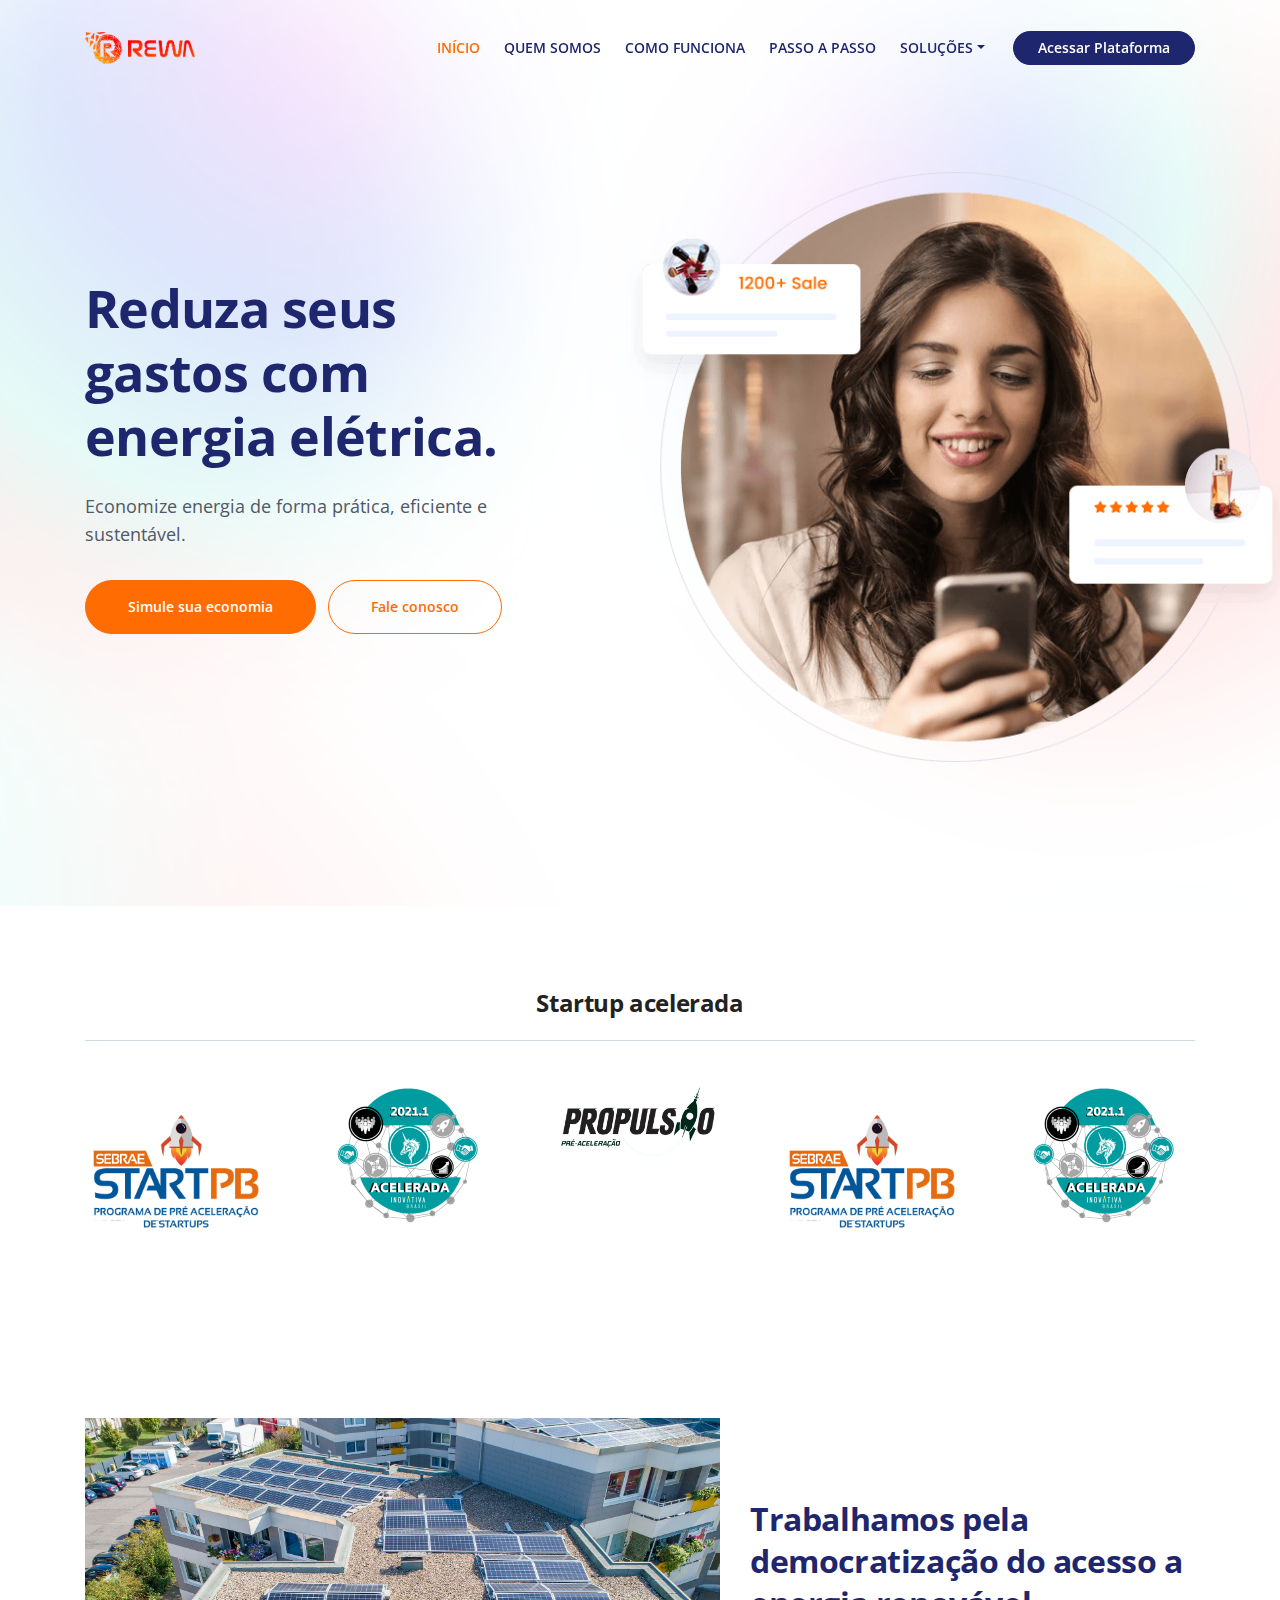
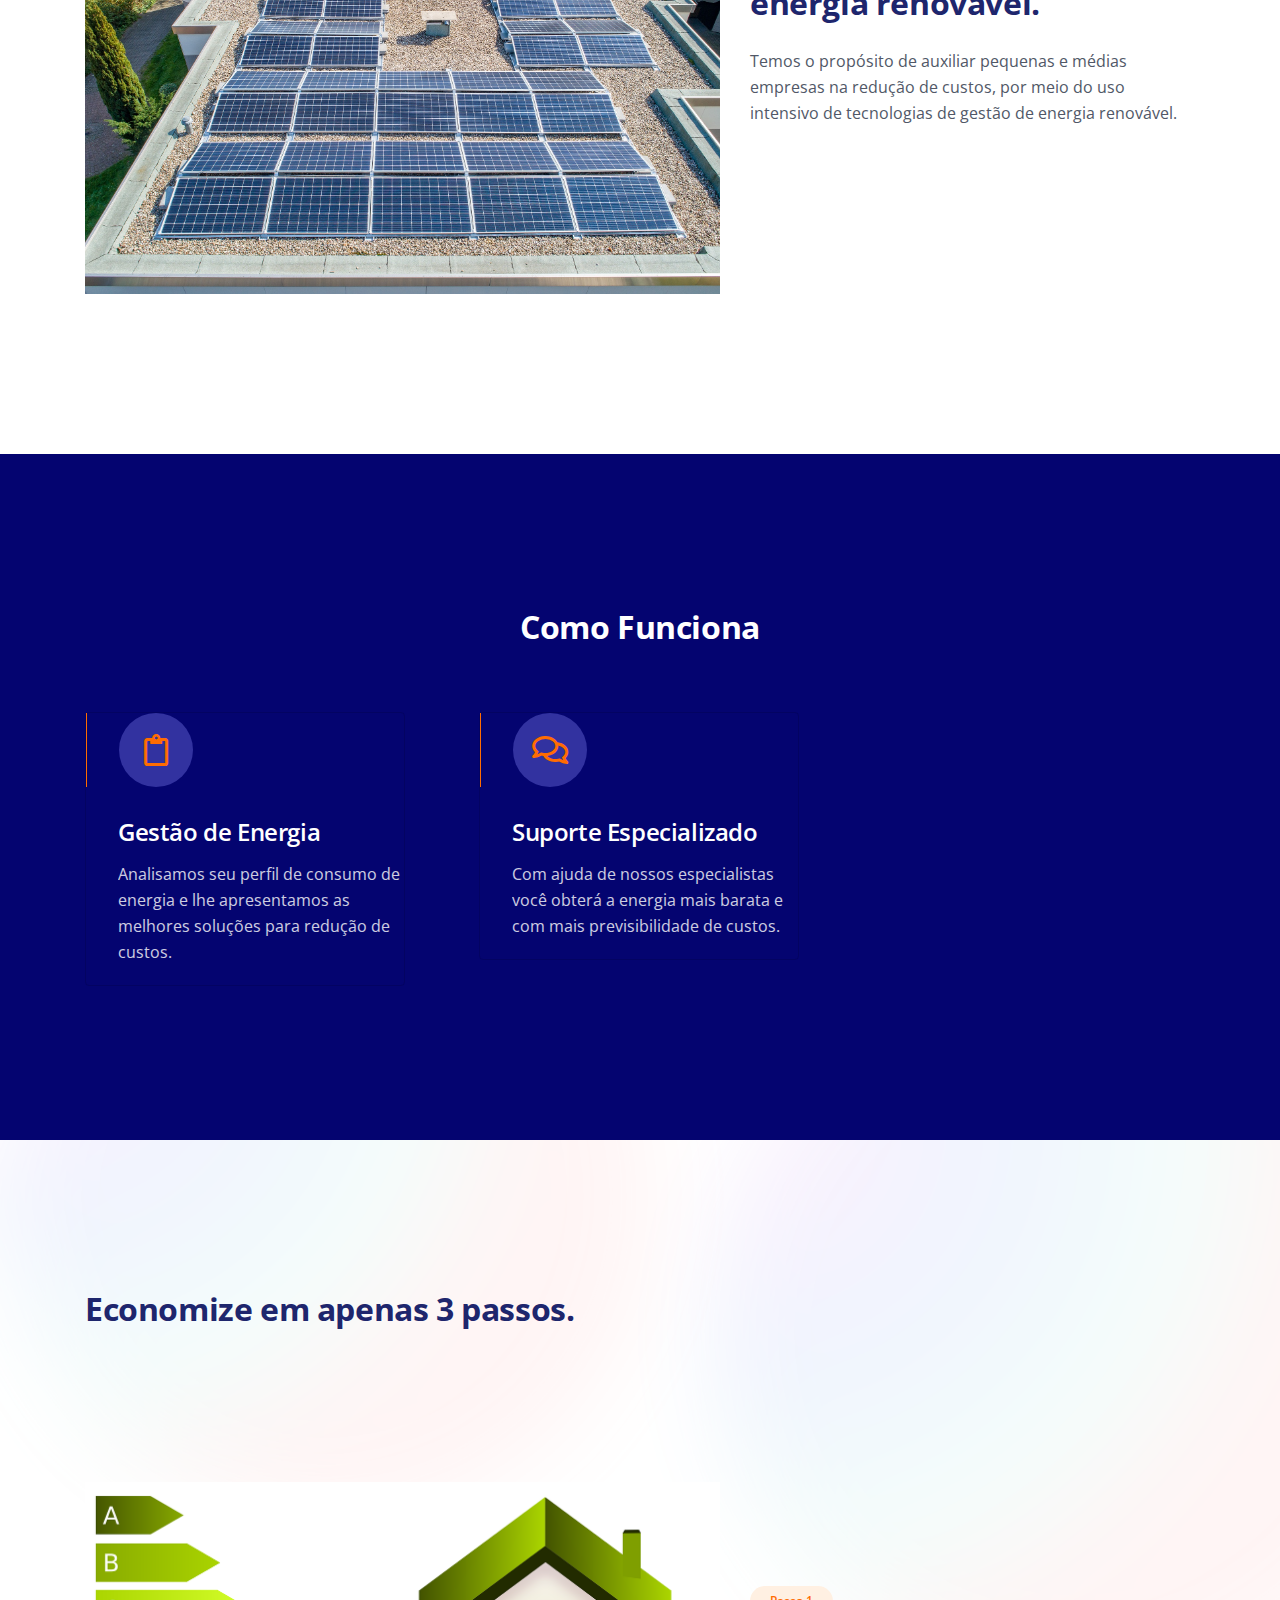
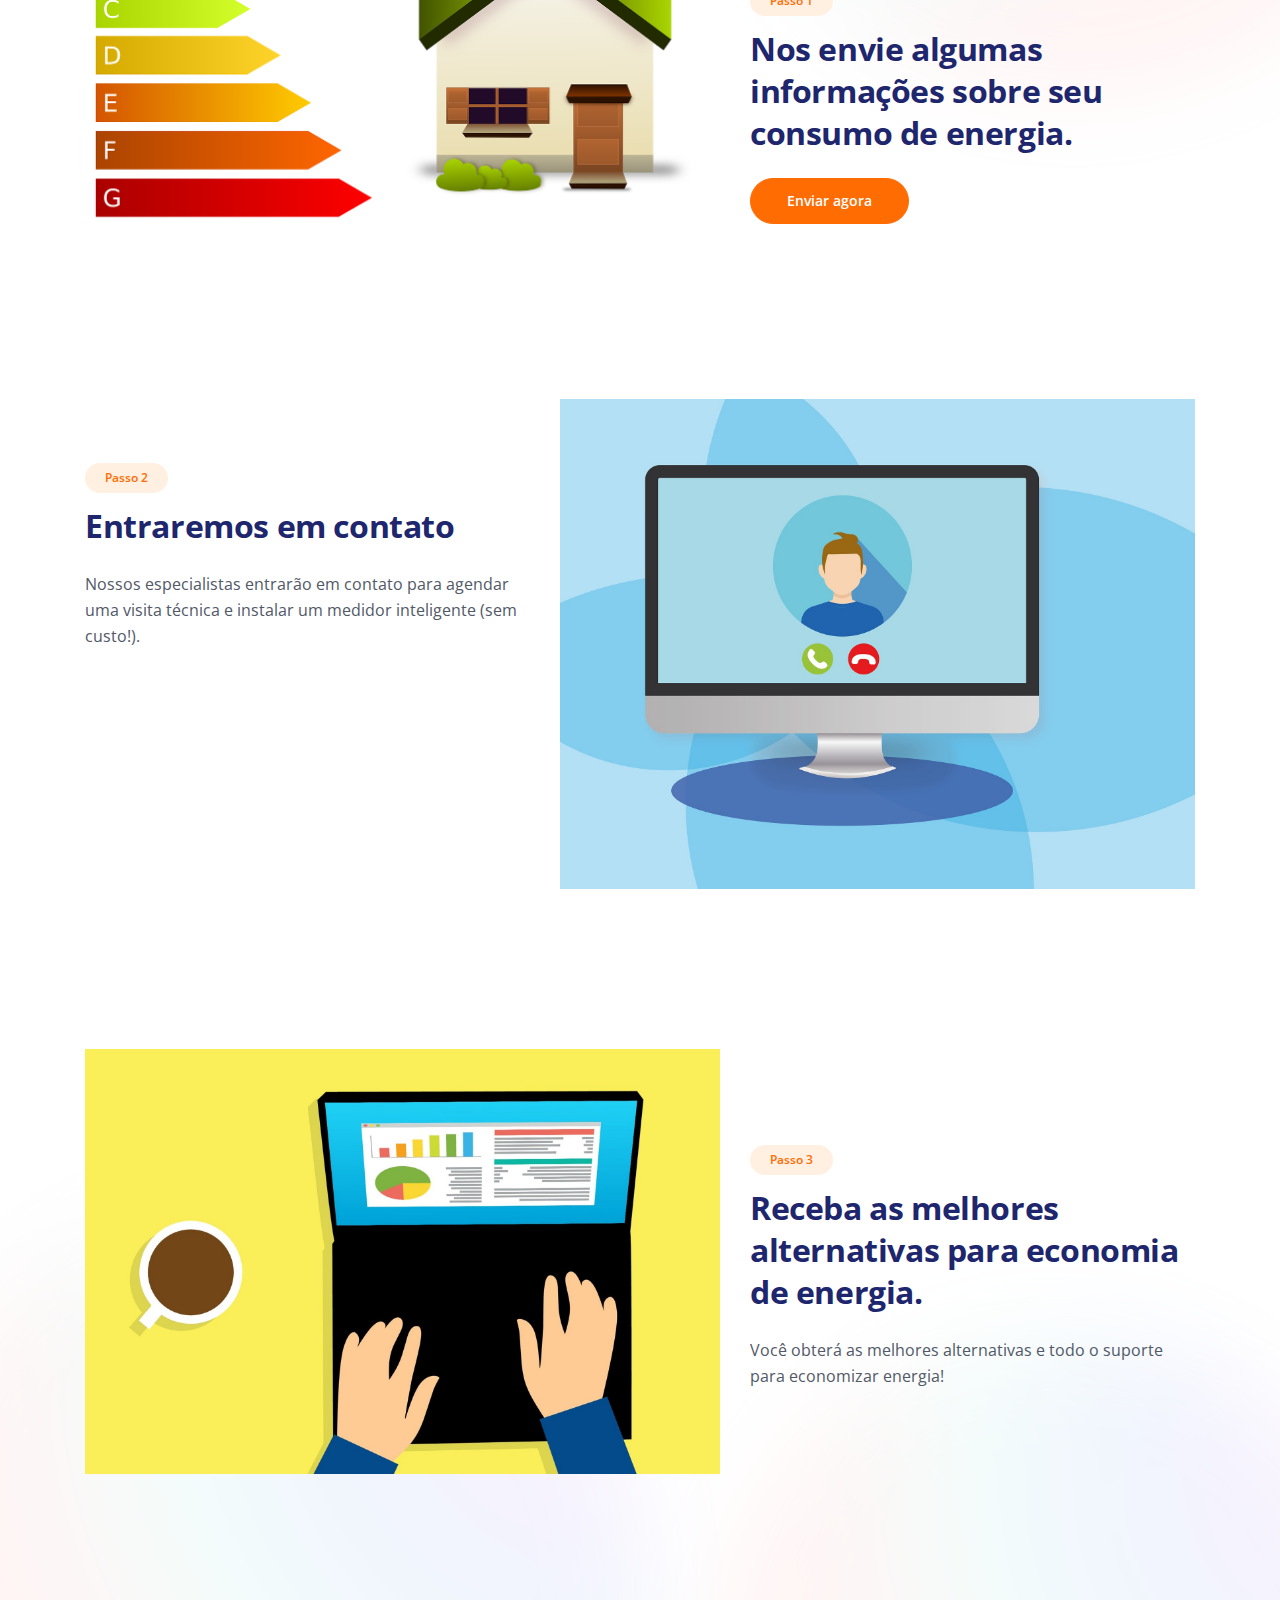
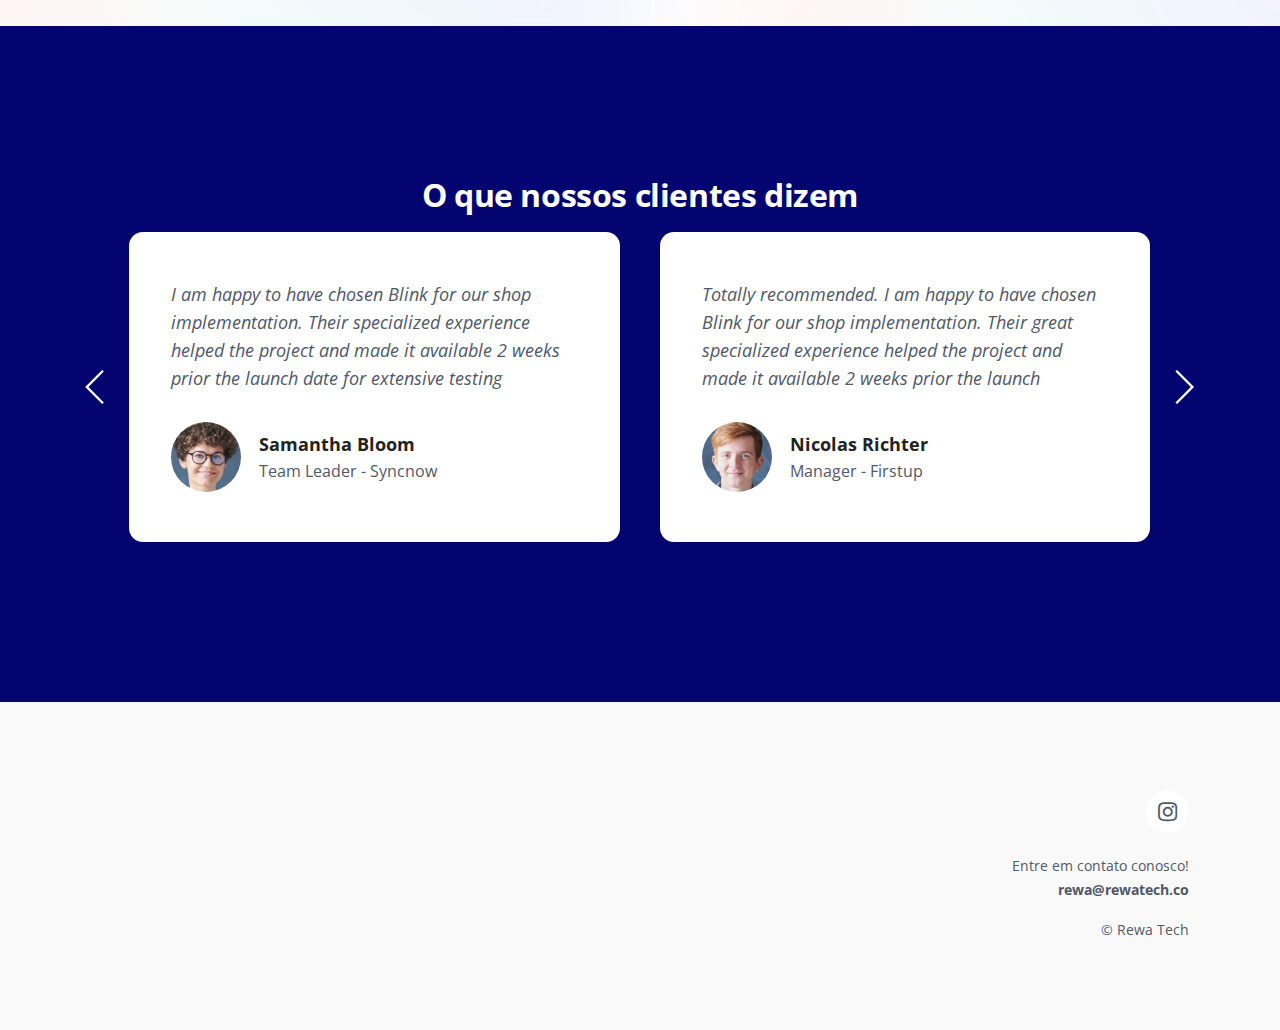
==== index.html @ 1d288144 "Update index.html" ====
<!DOCTYPE html>
<html lang="en">
<head>
    <meta charset="utf-8">
    <meta name="viewport" content="width=device-width, initial-scale=1, shrink-to-fit=no">
    
    <!-- SEO Meta Tags -->
    <meta name="description" content="Your description">
    <meta name="author" content="Your name">

    <!-- OG Meta Tags to improve the way the post looks when you share the page on Facebook, Twitter, LinkedIn -->
	<meta property="og:site_name" content="" /> <!-- website name -->
	<meta property="og:site" content="" /> <!-- website link -->
	<meta property="og:title" content=""/> <!-- title shown in the actual shared post -->
	<meta property="og:description" content="" /> <!-- description shown in the actual shared post -->
	<meta property="og:image" content="" /> <!-- image link, make sure it's jpg -->
	<meta property="og:url" content="" /> <!-- where do you want your post to link to -->
	<meta name="twitter:card" content="summary_large_image"> <!-- to have large image post format in Twitter -->

    <!-- Webpage Title -->
    <title>Rewa - Inteligência Energética</title>
    
    <!-- Styles -->
    <link rel="preconnect" href="https://fonts.gstatic.com">
    <link href="https://fonts.googleapis.com/css2?family=Open+Sans:ital,wght@0,400;0,600;0,700;1,400;1,600&display=swap" rel="stylesheet">
    <link href="css/bootstrap.css" rel="stylesheet">
    <link href="css/fontawesome-all.css" rel="stylesheet">
    <link href="css/swiper.css" rel="stylesheet">
	<link href="css/magnific-popup.css" rel="stylesheet">
	<link href="css/styles.css" rel="stylesheet">
	
	<!-- Favicon  -->
    <link rel="icon" href="images/favicon.png">
</head>
<body data-spy="scroll" data-target=".fixed-top">
    
    <!-- Navigation -->
    <nav class="navbar navbar-expand-lg fixed-top navbar-light">
        <div class="container">
            
            <!-- Text Logo - Use this if you don't have a graphic logo -->
            <!-- <a class="navbar-brand logo-text page-scroll" href="index.html">Kora</a> -->

            <!-- Image Logo -->
            <a class="navbar-brand logo-image" href="index.html"><img src="images/logorewa.png" alt="Rewa Energy"></a> 

            <button class="navbar-toggler p-0 border-0" type="button" data-toggle="offcanvas">
                <span class="navbar-toggler-icon"></span>
            </button>

            <div class="navbar-collapse offcanvas-collapse" id="navbarsExampleDefault">
                <ul class="navbar-nav ml-auto">
                    <li class="nav-item">
                        <a class="nav-link page-scroll" href="#header">INÍCIO<span class="sr-only">(current)</span></a>
                    </li>
                    <li class="nav-item">
                        <a class="nav-link page-scroll" href="#intro">QUEM SOMOS</a>
                    </li>
                    <li class="nav-item">
                        <a class="nav-link page-scroll" href="#features">COMO FUNCIONA</a>
                    </li>
                    <li class="nav-item">
                        <a class="nav-link page-scroll" href="#details">PASSO A PASSO</a>
                    </li>
                    <li class="nav-item dropdown">
                        <a class="nav-link dropdown-toggle" href="#" id="dropdown01" data-toggle="dropdown" aria-haspopup="true" aria-expanded="false">SOLUÇÕES</a>
                        <div class="dropdown-menu" aria-labelledby="dropdown01">
                            <a class="dropdown-item page-scroll" href="article.html">Energia por Assinatura</a>
                            <div class="dropdown-divider"></div>
                            <a class="dropdown-item page-scroll" href="terms.html">Energia Solar</a>
                            <div class="dropdown-divider"></div>
                            <a class="dropdown-item page-scroll" href="privacy.html">Tarifa Branca</a>
                        </div>
                    </li>
                </ul>
                <span class="nav-item">
                    <a class="btn-solid-sm page-scroll" href="https://rewa-app.co/home">Acessar Plataforma</a>
                </span>
            </div> <!-- end of navbar-collapse -->
        </div> <!-- end of container -->
    </nav> <!-- end of navbar -->
    <!-- end of navigation -->


    <!-- Header -->
    <header id="header" class="header">
        <div class="container">
            <div class="row">
                <div class="col-lg-5">
                    <div class="text-container">
                        <h1 class="h1-large">Reduza seus gastos com energia elétrica.</h1>
                        <p class="p-large">Economize energia de forma prática, eficiente e sustentável. </p>
                        <a class="btn-solid-lg" href="sign-up.html">Simule sua economia</a>
                        <a class="btn-outline-lg page-scroll" href="https://api.whatsapp.com/send?l=pt-BR&phone=558331423015">Fale conosco</a>
                    </div> <!-- end of text-container -->
                </div> <!-- end of col -->
                <div class="col-lg-7">
                    <div class="image-container">
                        <img class="img-fluid" src="images/header.png" alt="alternative">
                    </div> <!-- end of image-container -->
                </div> <!-- end of col -->
            </div> <!-- end of row -->
        </div> <!-- end of container -->
    </header> <!-- end of header -->
    <!-- end of header -->


    <!-- Customers -->
    <div class="slider-1">
        <div class="container">
            <div class="row">
                <div class="col-lg-12">
                    <h4>Startup acelerada</h4>
                    <hr class="section-divider">

                    <!-- Image Slider -->
                    <div class="slider-container">
                        <div class="swiper-container image-slider">
                            <div class="swiper-wrapper">
                                <div class="swiper-slide">
                                    <img class="img-fluid" src="images/customer-logo-1.png" alt="alternative">
                                </div>
                                <div class="swiper-slide">
                                    <img class="img-fluid" src="images/customer-logo-2.png" alt="alternative">
                                </div>
                                <div class="swiper-slide">
                                    <img class="img-fluid" src="images/customer-logo-3.png" alt="alternative">
                                </div>
                                <div class="swiper-slide">
                                    <img class="img-fluid" src="images/customer-logo-1.png" alt="alternative">
                                </div>
                                <div class="swiper-slide">
                                    <img class="img-fluid" src="images/customer-logo-2.png" alt="alternative">
                                </div>
                                <div class="swiper-slide">
                                    <img class="img-fluid" src="images/customer-logo-3.png" alt="alternative">
                                </div>
                            </div> <!-- end of swiper-wrapper -->
                        </div> <!-- end of swiper container -->
                    </div> <!-- end of slider-container -->
                    <!-- end of image slider -->

                </div> <!-- end of col -->
            </div> <!-- end of row -->
        </div> <!-- end of container -->
    </div> <!-- end of slider-1 -->
    <!-- end of customers -->


    <!-- Introduction -->
    <div id="intro" class="basic-1">
        <div class="container">
            <div class="row">
                <div class="col-lg-7">
                    <img class="img-fluid" src="images/introduction.jpg" alt="alternative">
                </div> <!-- end of col -->
                <div class="col-lg-5">
                    <div class="text-container">
                        <h2>Trabalhamos pela democratização do acesso a energia renovável.</h2>
                        <p>Temos o propósito de auxiliar pequenas e médias empresas na redução de custos, por meio do uso intensivo de tecnologias de gestão de energia renovável.</p>
                       <!--<a class="btn-solid-reg" href="sign-up.html">Sign up</a>-->
                    </div> <!-- end of text-container -->
                </div> <!-- end of col -->
            </div> <!-- end of row -->
        </div> <!-- end of container -->
    </div> <!-- end of basic-1 -->
    <!-- end of introduction -->


    <!-- Features -->
    <div id="features" class="cards-1">
        <div class="container">
            <div class="row">
                <div class="col-lg-12">
                    <h2 class="h2-heading">Como Funciona</h2>
                    <p class="p-heading"></p>
                </div> <!-- end of col -->
            </div> <!-- end of row -->
            <div class="row">
                <div class="col-lg-12">
                    
                    <!-- Card 
                    <div class="card">
                        <div class="card-icon-wrapper">
                            <div class="card-icon">
                                <span class="fas fa-headphones-alt green"></span>
                            </div>
                        </div>
                        <div class="card-body">
                            <h4 class="card-title">Product Marketing On Social Platforms</h4>
                            <p>Besides regular product display options Kora has multiple functions for social networks integration</p>
                            <a class="read-more no-line" href="article.html">Learn more <span class="fas fa-long-arrow-alt-right"></span></a>
                        </div>
                    </div>
                    end of card -->

                    <!-- Card -->
                    <div class="card">
                        <div class="card-icon-wrapper">
                            <div class="card-icon">
                                <span class="far fa-clipboard blue"></span>
                            </div>
                        </div>
                        <div class="card-body">
                            <h4 class="card-title">Gestão de Energia</h4>
                            <p>Analisamos seu perfil de consumo de energia e lhe apresentamos as melhores soluções para redução de custos.</p>
                            <!--<a class="read-more no-line" href="article.html">Learn more <span class="fas fa-long-arrow-alt-right"></span></a> -->
                        </div>
                    </div>
                    <!-- end of card -->

                    <!-- Card -->
                    <div class="card">
                        <div class="card-icon-wrapper">
                            <div class="card-icon">
                                <span class="far fa-comments purple"></span>
                            </div>
                        </div>
                        <div class="card-body">
                            <h4 class="card-title">Suporte Especializado</h4>
                            <p>Com ajuda de nossos especialistas você obterá a energia mais barata e com mais previsibilidade de custos.</p>
                            <!--<a class="read-more no-line" href="article.html">Learn more <span class="fas fa-long-arrow-alt-right"></span></a>-->
                        </div>
                    </div>
                    <!-- end of card -->

                </div> <!-- end of col -->
            </div> <!-- end of row -->
        </div> <!-- end of container -->
    </div> <!-- end of cards-1 -->
    <!-- end of features -->


    <!-- Details 1 -->
    <div id="details" class="basic-2">
        <div class="container">
            <div class="row">
                <div class="col-lg-9">
                    <div class="intro">
                        <h2>Economize em apenas 3 passos.</h2>
                        <!--<p>To build a solid foundation for your online shop you need a strong brand and a bulletproof strategy. You can rely on our experience to create a beautiful and efficient online shop that offers benefits for both the shop brand and loyal customers</p> -->
                    </div> <!-- end of intro -->
                </div> <!-- end of col -->
            </div> <!-- end of row -->
            <div class="row">
                <div class="col-lg-7">
                    <div class="image-container">
                        <img class="img-fluid" src="images/details-1.png" alt="alternative">
                    </div> <!-- end of image-container -->
                </div> <!-- end of col -->
                <div class="col-lg-5">
                    <div class="text-container">
                        <div class="section-title">Passo 1</div>
                        <h2>Nos envie algumas informações sobre seu consumo de energia.</h2>
                        <!--<p>Delivering powerful brands for popular shops while creating beautiful concepts and evocative logos. Use the opportunity to prepare complete style guides</p>-->
                        <a class="btn-solid-reg popup-with-move-anim" href="#details-lightbox">Enviar agora</a>
                    </div> <!-- end of text-container -->
                </div> <!-- end of col -->
            </div> <!-- end of row -->
        </div> <!-- end of container -->
    </div> <!-- end of basic-2 -->
    <!-- end of details 1 -->


    <!-- Details Lightbox -->
    <!-- Lightbox -->
	<div id="details-lightbox" class="lightbox-basic zoom-anim-dialog mfp-hide">
        <div class="row">
            <button title="Close (Esc)" type="button" class="mfp-close x-button">×</button>
			<div class="col-lg-8">
                <div class="image-container">
                    <img class="img-fluid" src="images/details-lightbox.jpg" alt="alternative">
                </div> <!-- end of image-container -->
			</div> <!-- end of col -->
			<div class="col-lg-4">
                <h3>Goals Setting</h3>
				<hr>
                <p>The app can easily help you track your personal development evolution if you take the time to set it up.</p>
                <h4>User Feedback</h4>
                <p>This is a great app which can help you save time and make your live easier. And it will help improve your productivity.</p>
                <ul class="list-unstyled li-space-lg">
                    <li class="media">
                        <i class="fas fa-chevron-right"></i><div class="media-body">Splash screen panel</div>
                    </li>
                    <li class="media">
                        <i class="fas fa-chevron-right"></i><div class="media-body">Statistics graph report</div>
                    </li>
                    <li class="media">
                        <i class="fas fa-chevron-right"></i><div class="media-body">Events calendar layout</div>
                    </li>
                    <li class="media">
                        <i class="fas fa-chevron-right"></i><div class="media-body">Location details screen</div>
                    </li>
                    <li class="media">
                        <i class="fas fa-chevron-right"></i><div class="media-body">Onboarding steps interface</div>
                    </li>
                </ul>
                <a class="btn-solid-reg mfp-close page-scroll" href="sign-up.html">Sign Up</a> <button class="btn-outline-reg mfp-close as-button" type="button">Back</button>
			</div> <!-- end of col -->
		</div> <!-- end of row -->
    </div> <!-- end of lightbox-basic -->
    <!-- end of lightbox -->
    <!-- end of details lightbox -->


    <!-- Details 2 -->
    <div class="basic-3">
        <div class="container">
            <div class="row">
                <div class="col-lg-5">
                    <div class="text-container">
                        <div class="section-title">Passo 2</div>
                        <h2>Entraremos em contato</h2>
                        <p>Nossos especialistas entrarão em contato para agendar uma visita técnica e instalar um medidor inteligente (sem custo!). </p>
                        <!-- <ul class="list-unstyled li-space-lg">
                            <li class="media">
                                <i class="fas fa-square"></i>
                                <div class="media-body">Delivering powerful brands for popular shops</div>
                            </li>
                            <li class="media">
                                <i class="fas fa-square"></i>
                                <div class="media-body">Creating beautiful concepts and evocative logos</div>
                            </li>
                            <li class="media">
                                <i class="fas fa-square"></i>
                                <div class="media-body">Preparing complete branding guides and styles</div>
                            </li>
                        </ul>-->
                    </div> <!-- end of text-container -->
                </div> <!-- end of col -->
                <div class="col-lg-7">
                    <div class="image-container">
                        <img class="img-fluid" src="images/details-2.png" alt="alternative">
                    </div> <!-- end of image-container -->
                </div> <!-- end of col -->
            </div> <!-- end of row -->
        </div> <!-- end of container -->
    </div> <!-- end of basic-3 -->
    <!-- end of details 2 -->


    <!-- Details 3 -->
    <div class="basic-4">
        <div class="container">
            <div class="row">
                <div class="col-lg-7">
                    <div class="image-container">
                        <img class="img-fluid" src="images/details-3.png" alt="alternative">
                    </div> <!-- end of image-container -->
                </div> <!-- end of col -->
                <div class="col-lg-5">
                    <div class="text-container">
                        <div class="section-title">Passo 3</div>
                        <h2>Receba as melhores alternativas para economia de energia.</h2>
                        <p>Você obterá as melhores alternativas e todo o suporte para economizar energia!</p>
                        <!--a class="btn-solid-reg" href="sign-up.html">Sign up now</a> -->
                    </div> <!-- end of text-container -->
                </div> <!-- end of col -->
            </div> <!-- end of row -->
        </div> <!-- end of container -->
    </div> <!-- end of basic-4 -->
    <!-- end of details 3 -->


    <!-- Testimonials -->
    <div class="slider-2">
        <div class="container">
            <div class="row">
                <div class="col-lg-12">
                    <h2 class="h2-heading">O que nossos clientes dizem</h2>
                    <!-- <p class="p-heading">You can read below a few testimonials from satisfied shop owners. Of course there are also some unhappy ones but they're not here</p>-->
                </div> <!-- end of col -->
            </div> <!-- end of row -->
            <div class="row">
                <div class="col-lg-12">

                    <!-- Card Slider -->
                    <div class="slider-container">
                        <div class="swiper-container card-slider">
                            <div class="swiper-wrapper">
                                
                                <!-- Slide -->
                                <div class="swiper-slide">
                                    <div class="card">
                                        <div class="card-body">
                                            <p class="testimonial-text">I am happy to have chosen Blink for our shop implementation. Their specialized experience helped the project and made it available 2 weeks prior the launch date for extensive testing</p>
                                            <div class="details">
                                                <img class="testimonial-image" src="images/testimonial-1.jpg" alt="alternative">
                                                <div class="text">
                                                    <div class="testimonial-author">Samantha Bloom</div>
                                                    <div class="occupation">Team Leader - Syncnow</div>
                                                </div> <!-- end of text -->
                                            </div> <!-- end of testimonial-details -->
                                        </div>
                                    </div> 
                                </div> <!-- end of swiper-slide -->
                                <!-- end of slide -->

                                <!-- Slide -->
                                <div class="swiper-slide">
                                    <div class="card">
                                        <div class="card-body">
                                            <p class="testimonial-text">Totally recommended. I am happy to have chosen Blink for our shop implementation. Their great specialized experience helped the project and made it available 2 weeks prior the launch</p>
                                            <div class="details">
                                                <img class="testimonial-image" src="images/testimonial-2.jpg" alt="alternative">
                                                <div class="text">
                                                    <div class="testimonial-author">Nicolas Richter</div>
                                                    <div class="occupation">Manager - Firstup</div>
                                                </div> <!-- end of text -->
                                            </div> <!-- end of testimonial-details -->
                                        </div>
                                    </div> 
                                </div> <!-- end of swiper-slide -->
                                <!-- end of slide -->

                                <!-- Slide -->
                                <div class="swiper-slide">
                                    <div class="card">
                                        <div class="card-body">
                                            <p class="testimonial-text">I am happy to have chosen Blink for our shop implementation. Their specialized experience helped the project and made it available 2 weeks prior the launch date for extensive testing</p>
                                            <div class="details">
                                                <img class="testimonial-image" src="images/testimonial-3.jpg" alt="alternative">
                                                <div class="text">
                                                    <div class="testimonial-author">Mary Longhorn</div>
                                                    <div class="occupation">Designer - Firstdev</div>
                                                </div> <!-- end of text -->
                                            </div> <!-- end of testimonial-details -->
                                        </div>
                                    </div> 
                                </div> <!-- end of swiper-slide -->
                                <!-- end of slide -->

                                <!-- Slide -->
                                <div class="swiper-slide">
                                    <div class="card">
                                        <div class="card-body">
                                            <p class="testimonial-text">Totally recommended. I am happy to have chosen Blink for our shop implementation. Their great specialized experience helped the project and made it available 2 weeks prior the launch</p>
                                            <div class="details">
                                                <img class="testimonial-image" src="images/testimonial-4.jpg" alt="alternative">
                                                <div class="text">
                                                    <div class="testimonial-author">Mike Page</div>
                                                    <div class="occupation">Developer - Chainlink</div>
                                                </div> <!-- end of text -->
                                            </div> <!-- end of testimonial-details -->
                                        </div>
                                    </div> 
                                </div> <!-- end of swiper-slide -->
                                <!-- end of slide -->

                                <!-- Slide -->
                                <div class="swiper-slide">
                                    <div class="card">
                                        <div class="card-body">
                                            <p class="testimonial-text">I am happy to have chosen Blink for our shop implementation. Their specialized experience helped the project and made it available 2 weeks prior the launch date for extensive testing</p>
                                            <div class="details">
                                                <img class="testimonial-image" src="images/testimonial-5.jpg" alt="alternative">
                                                <div class="text">
                                                    <div class="testimonial-author">Susanne Blake</div>
                                                    <div class="occupation">Operations - Launchday</div>
                                                </div> <!-- end of text -->
                                            </div> <!-- end of testimonial-details -->
                                        </div>
                                    </div> 
                                </div> <!-- end of swiper-slide -->
                                <!-- end of slide -->

                                <!-- Slide -->
                                <div class="swiper-slide">
                                    <div class="card">
                                        <div class="card-body">
                                            <p class="testimonial-text">Totally recommended. I am happy to have chosen Blink for our shop implementation. Their great specialized experience helped the project and made it available 2 weeks prior the launch</p>
                                            <div class="details">
                                                <img class="testimonial-image" src="images/testimonial-6.jpg" alt="alternative">
                                                <div class="text">
                                                    <div class="testimonial-author">Vanya Dropper</div>
                                                    <div class="occupation">Marketer - Flinco</div>
                                                </div> <!-- end of text -->
                                            </div> <!-- end of testimonial-details -->
                                        </div>
                                    </div> 
                                </div> <!-- end of swiper-slide -->
                                <!-- end of slide -->
        
                            </div> <!-- end of swiper-wrapper -->
        
                            <!-- Add Arrows -->
                            <div class="swiper-button-next"></div>
                            <div class="swiper-button-prev"></div>
                            <!-- end of add arrows -->
        
                        </div> <!-- end of swiper-container -->
                    </div> <!-- end of slider-container -->
                    <!-- end of card slider -->

                </div> <!-- end of col -->
            </div> <!-- end of row -->
        </div> <!-- end of container -->
    </div> <!-- end of slider-2 -->
    <!-- end of testimonials -->


    <!-- 
	<div class="form-1">
		<div class="container">
            <div class="row">
                <div class="col-lg-12">
                    <h2 class="h2-heading">Subscribe And Follow Us</h2>
                    <p class="p-heading">Be part of the story and follow us on Twitter via <a href="#your-link">@name</a> and subscribe to the newsletter for news and updates about our workshops</p>
                </div>
            </div> 
            <div class="row">
                <div class="col-lg-12">
                    
                   
                    <form>
                        <div class="form-group mail">
                            <input type="email" class="form-control-input" id="nemail" required>
                            <label class="label-control" for="nemail">Email address</label>
                            <div class="help-block with-errors"></div>
                        </div>
                        <div class="form-group">
                            <button type="submit" class="form-control-submit-button">Subscribe</button>
                        </div>
                        <div class="form-message">
                            <div id="nmsgSubmit" class="h3 text-center hidden"></div>
                        </div>
                    </form>
                     end of newsletter form -->
                    
                </div> <!-- end of col -->
            </div> <!-- end of row -->
        </div> <!-- end of container -->
    </div> <!-- end of form-1 -->
    <!-- end of newsletter -->


    <!-- Footer -->
    <div class="footer">
        <div class="container">
            <div class="row">
                <div class="col-lg-12">
                    <div class="footer-col first">
                           <!-- <img class="img-fluid" src="images/SeloInovativa.png" alt="alternative">-->
                        <!--<h6>About Kora</h6> -->
                        <!--<p class="p-small">Kora is a SaaS app website Bootstrap HTML template packed with features like logo slider, details lightbox, testimonial slider dropdown</p>-->
                    </div>
                    <div class="footer-col second">
                        
                          <!--<h6>Links</h6>-->
                        <!--<ul class="list-unstyled li-space-lg p-small">
                            <li>Important: <a href="terms.html">Terms & Conditions</a>, <a href="privacy.html">Privacy Policy</a></li>
                            <li>Useful: <a href="#">Colorpicker</a>, <a href="#">Icon Library</a>, <a href="#">Illustrations</a></li>
                            <li>Menu: <a class="page-scroll" href="#header">Home</a>, <a class="page-scroll" href="#intro">Intro</a>, <a class="page-scroll" href="#features">Features</a>, <a class="page-scroll" href="#details">Details</a></li>
                        </ul>-->
                    </div> <!-- end of footer-col -->
                    
                    <div class="footer-col third">
                        <!-- 
                        <span class="fa-stack">
                            <a href="#your-link">
                                <i class="fas fa-circle fa-stack-2x"></i>
                                <i class="fab fa-facebook-f fa-stack-1x"></i>
                            </a>
                        </span>
                        <span class="fa-stack">
                            <a href="#your-link">
                                <i class="fas fa-circle fa-stack-2x"></i>
                                <i class="fab fa-twitter fa-stack-1x"></i>
                            </a>
                        </span>
                        <span class="fa-stack">
                            <a href="#your-link">
                                <i class="fas fa-circle fa-stack-2x"></i>
                                <i class="fab fa-pinterest-p fa-stack-1x"></i>
                            </a>
                        </span>
                        -->
                        <span class="fa-stack">
                            <a href="https://instagram.com/rewa.tech?utm_medium=copy_link">
                                <i class="fas fa-circle fa-stack-2x"></i>
                                <i class="fab fa-instagram fa-stack-1x"></i>
                            </a>
                        </span>
                        <p class="p-small">Entre em contato conosco! <a href="mailto:rewa@rewatech.co"><strong>rewa@rewatech.co</strong></a></p>
                        <p class="p-small"> © Rewa Tech <a href="#your-link"></a></p>
                    </div> <!-- end of footer-col -->
                </div> <!-- end of col -->
            </div> <!-- end of row -->
        </div> <!-- end of container -->
    </div> <!-- end of footer -->  
    <!-- end of footer -->


    <!-- Copyright -->
    <div class="copyright">
        <div class="container">
            <div class="row">
                <div class="col-lg-12">
                    
                </div> <!-- end of col -->
            </div> <!-- enf of row -->
        </div> <!-- end of container -->
    </div> <!-- end of copyright --> 
    <!-- end of copyright -->
    
    	
    <!-- Scripts -->
    <script src="js/jquery.min.js"></script> <!-- jQuery for Bootstrap's JavaScript plugins -->
    <script src="js/bootstrap.min.js"></script> <!-- Bootstrap framework -->
    <script src="js/jquery.easing.min.js"></script> <!-- jQuery Easing for smooth scrolling between anchors -->
    <script src="js/jquery.magnific-popup.js"></script> <!-- Magnific Popup for lightboxes -->
    <script src="js/swiper.min.js"></script> <!-- Swiper for image and text sliders -->
    <script src="js/scripts.js"></script> <!-- Custom scripts -->
</body>
</html>
---- css/styles.css ----
/* Description: Master CSS file */

/*****************************************
Table Of Contents:
- General Styles
- Navigation
- Header
- Customers
- Introduction
- Features
- Details 1
- Details Lightbox
- Details 2
- Details 3
- Testimonials
- Newsletter
- Footer
- Copyright
- Back To Top Button
- Extra pages
- Media Queries
******************************************/

/*****************************************
Colors:
- Buttons - orange #ff6c02
- Headings text - navy blue #1e266d
- Body text - dark gray #515867
- Backgrounds - light gray #f9f9f9
******************************************/


/**************************/
/*     General Styles     */
/**************************/
body,
html {
    width: 100%;
	height: 100%;
}

body, p {
	color: #515867; 
	font: 400 1rem/1.625rem "Open Sans", sans-serif;
}

h1 {
	color: #1e266d;
	font-weight: 700;
	font-size: 2.5rem;
	line-height: 3.125rem;
	letter-spacing: -0.5px;
}

h2 {
	color: #1e266d;
	font-weight: 700;
	font-size: 2rem;
	line-height: 2.625rem;
	letter-spacing: -0.4px;
}

h3 {
	color: #1e266d;
	font-weight: 700;
	font-size: 1.75rem;
	line-height: 2.375rem;
	letter-spacing: -0.4px;
}

h4 {
	color: #1e266d;
	font-weight: 700;
	font-size: 1.5rem;
	line-height: 2.125rem;
	letter-spacing: -0.4px;
}

h5 {
	color: #1e266d;
	font-weight: 700;
	font-size: 1.25rem;
	line-height: 1.75rem;
}

h6 {
	color: #1e266d;
	font-weight: 700;
	font-size: 1rem;
	line-height: 1.5rem;
}

.h1-large {
	font-size: 2.75rem;
	line-height: 3.5rem;
	letter-spacing: -0.7px;
}

.p-large {
	font-size: 1.125rem;
	line-height: 1.75rem;
}

.p-small {
	font-size: 0.875rem;
	line-height: 1.5rem;
}

.testimonial-text {
	font-style: italic;
}

.testimonial-author {
	font-weight: 600;
	font-size: 1rem;
	line-height: 1.5rem;
}

.li-space-lg li {
	margin-bottom: 0.5rem;
}

a {
	color: #515867;
	text-decoration: underline;
}

a:hover {
	color: #515867;
	text-decoration: underline;
}

.no-line {
	text-decoration: none;
}

.no-line:hover {
	text-decoration: none;
}

.read-more {
	font-weight: 600;
	font-size: 0.875rem;
	line-height: 1.5rem;
}

.read-more .fas {
	margin-left: 0.625rem;
	font-size: 1rem;
	vertical-align: -8%;
}

.blue {
	color: #1d79fb;
}

.bg-gray {
	background-color: #f9f9f9;
}

.section-divider {
	display: inline-block;
	width: 100%;
	height: 1px;
	border: none;
	background-color: #d0dae2;
}

.section-title {
	display: inline-block;
	margin-bottom: 0.75rem;
	padding: 0.375rem 1.25rem;
	border-radius: 20px;
	background-color: #fff0e2;
	color: #ff6c02;
	font-weight: 600;
	font-size: 0.75rem;
	line-height: 1.125rem;
}

.btn-solid-reg {
	display: inline-block;
	padding: 1.375rem 2.25rem 1.375rem 2.25rem;
	border: 1px solid #ff6c02;
	border-radius: 32px;
	background-color: #ff6c02;
	color: #ffffff;
	font-weight: 600;
	font-size: 0.875rem;
	line-height: 0;
	text-decoration: none;
	transition: all 0.2s;
}

.btn-solid-reg:hover {
	border: 1px solid #ff6c02;
	background-color: transparent;
	color: #ff6c02; /* needs to stay here because of the color property of a tag */
	text-decoration: none;
}

.btn-solid-lg {
	display: inline-block;
	padding: 1.625rem 2.625rem 1.625rem 2.625rem;
	border: 1px solid #ff6c02;
	border-radius: 32px;
	background-color: #ff6c02;
	color: #ffffff;
	font-weight: 600;
	font-size: 0.875rem;
	line-height: 0;
	text-decoration: none;
	transition: all 0.2s;
}

.btn-solid-lg:hover {
	border: 1px solid #ff6c02;
	background-color: transparent;
	color: #ff6c02; /* needs to stay here because of the color property of a tag */
	text-decoration: none;
}

.btn-solid-sm {
	display: inline-block;
	padding: 1rem 1.5rem 1rem 1.5rem;
	border: 1px solid #ff6c02;
	border-radius: 32px;
	background-color: #ff6c02;
	color: #ffffff;
	font-weight: 600;
	font-size: 0.875rem;
	line-height: 0;
	text-decoration: none;
	transition: all 0.2s;
}

.btn-solid-sm:hover {
	border: 1px solid #ff6c02;
	background-color: transparent;
	color: #ff6c02;
	text-decoration: none;
}

.btn-outline-reg {
	display: inline-block;
	padding: 1.375rem 2.25rem 1.375rem 2.25rem;
	border: 1px solid #ff6c02;
	border-radius: 32px;
	background-color: transparent;
	color: #ff6c02;
	font-weight: 600;
	font-size: 0.875rem;
	line-height: 0;
	text-decoration: none;
	transition: all 0.2s;
}

.btn-outline-reg:hover {
	background-color: #ff6c02;
	color: #ffffff;
	text-decoration: none;
}

.btn-outline-lg {
	display: inline-block;
	padding: 1.625rem 2.625rem 1.625rem 2.625rem;
	border: 1px solid #ff6c02;
	border-radius: 32px;
	background-color: transparent;
	color: #ff6c02;
	font-weight: 600;
	font-size: 0.875rem;
	line-height: 0;
	text-decoration: none;
	transition: all 0.2s;
}

.btn-outline-lg:hover {
	background-color: #ff6c02;
	color: #ffffff;
	text-decoration: none;
}

.btn-outline-sm {
	display: inline-block;
	padding: 1rem 1.5rem 1rem 1.5rem;
	border: 1px solid #ff6c02;
	border-radius: 32px;
	background-color: transparent;
	color: #ff6c02;
	font-weight: 600;
	font-size: 0.875rem;
	line-height: 0;
	text-decoration: none;
	transition: all 0.2s;
}

.btn-outline-sm:hover {
	background-color: #ff6c02;
	color: #ffffff;
	text-decoration: none;
}

.form-group {
	position: relative;
	margin-bottom: 1.25rem;
}

.label-control {
	position: absolute;
	top: 0.875rem;
	left: 1.625rem;
	color: #7d838a;
	opacity: 1;
	font-size: 0.875rem;
	line-height: 1.375rem;
	cursor: text;
	transition: all 0.2s ease;
}

.form-control-input:focus + .label-control,
.form-control-input.notEmpty + .label-control,
.form-control-textarea:focus + .label-control,
.form-control-textarea.notEmpty + .label-control {
	top: 0.125rem;
	color: #515867;
	opacity: 1;
	font-size: 0.75rem;
	font-weight: 700;
}

.form-control-input,
.form-control-select {
	display: block; /* needed for proper display of the label in Firefox, IE, Edge */
	width: 100%;
	padding-top: 1.125rem;
	padding-bottom: 0.125rem;
	padding-left: 1.625rem;
	border: 1px solid #cbcbd1;
	border-radius: 32px;
	background-color: #ffffff;
	color: #515867;
	font-size: 0.875rem;
	line-height: 1.875rem;
	transition: all 0.2s;
	-webkit-appearance: none; /* removes inner shadow on form inputs on ios safari */
}

.form-control-select {
	padding-top: 0.5rem;
	padding-bottom: 0.5rem;
	height: 3.25rem;
	color: #7d838a;
}

select {
    /* you should keep these first rules in place to maintain cross-browser behavior */
    -webkit-appearance: none;
	-moz-appearance: none;
	-ms-appearance: none;
    -o-appearance: none;
    appearance: none;
    background-image: url('../images/down-arrow.png');
    background-position: 96% 50%;
    background-repeat: no-repeat;
    outline: none;
}

.form-control-textarea {
	display: block; /* used to eliminate a bottom gap difference between Chrome and IE/FF */
	width: 100%;
	height: 14rem; /* used instead of html rows to normalize height between Chrome and IE/FF */
	padding-top: 1.5rem;
	padding-left: 1.5rem;
	border: 1px solid #cbcbd1;
	border-radius: 2px;
	background-color: #ffffff;
	color: #515867;
	font-size: 0.875rem;
	line-height: 1.5rem;
	transition: all 0.2s;
}

.form-control-input:focus,
.form-control-select:focus,
.form-control-textarea:focus {
	border: 1px solid #a1a1a1;
	outline: none; /* Removes blue border on focus */
}

.form-control-input:hover,
.form-control-select:hover,
.form-control-textarea:hover {
	border: 1px solid #a1a1a1;
}

.checkbox {
	font-size: 0.75rem;
	line-height: 1.25rem;
}

input[type='checkbox'] {
	vertical-align: -10%;
	margin-right: 0.5rem;
}

.form-control-submit-button {
	display: inline-block;
	width: 100%;
	height: 3.25rem;
	border: 1px solid #ff6c02;
	border-radius: 32px;
	background-color: #ff6c02;
	color: #ffffff;
	font-weight: 600;
	font-size: 0.875rem;
	line-height: 0;
	cursor: pointer;
	transition: all 0.2s;
}

.form-control-submit-button:hover {
	border: 1px solid #ff6c02;
	background-color: transparent;
	color: #ff6c02;
}

/* Fade-move Animation For Details Lightbox - Magnific Popup */
/* at start */
.my-mfp-slide-bottom .zoom-anim-dialog {
	opacity: 0;
	transition: all 0.2s ease-out;
	-webkit-transform: translateY(-1.25rem) perspective(37.5rem) rotateX(10deg);
	-ms-transform: translateY(-1.25rem) perspective(37.5rem) rotateX(10deg);
	transform: translateY(-1.25rem) perspective(37.5rem) rotateX(10deg);
}

/* animate in */
.my-mfp-slide-bottom.mfp-ready .zoom-anim-dialog {
	opacity: 1;
	-webkit-transform: translateY(0) perspective(37.5rem) rotateX(0); 
	-ms-transform: translateY(0) perspective(37.5rem) rotateX(0); 
	transform: translateY(0) perspective(37.5rem) rotateX(0); 
}

/* animate out */
.my-mfp-slide-bottom.mfp-removing .zoom-anim-dialog {
	opacity: 0;
	-webkit-transform: translateY(-0.625rem) perspective(37.5rem) rotateX(10deg); 
	-ms-transform: translateY(-0.625rem) perspective(37.5rem) rotateX(10deg); 
	transform: translateY(-0.625rem) perspective(37.5rem) rotateX(10deg); 
}

/* dark overlay, start state */
.my-mfp-slide-bottom.mfp-bg {
	opacity: 0;
	transition: opacity 0.2s ease-out;
}

/* animate in */
.my-mfp-slide-bottom.mfp-ready.mfp-bg {
	opacity: 0.8;
}
/* animate out */
.my-mfp-slide-bottom.mfp-removing.mfp-bg {
	opacity: 0;
}
/* end of fade-move animation for details lightbox - magnific popup */


/**********************/
/*     Navigation     */
/**********************/
.navbar {
	border-bottom: 1px solid #e3e8ec;
	background-color: #ffffff;
	font-weight: 600;
	font-size: 0.875rem;
	line-height: 0.875rem;
}

.navbar .navbar-brand {
	padding-top: 0.25rem;
	padding-bottom: 0.25rem;
}

.navbar .logo-image img {
    width: 110px;
	height: 32px;
}

.navbar .logo-text {
	color: #1e266d;
	font-weight: 700;
	font-size: 2rem;
	line-height: 1rem;
	text-decoration: none;
}

.offcanvas-collapse {
	position: fixed;
	top: 3.25rem; /* adjusts the height between the top of the page and the offcanvas menu */
	bottom: 0;
	left: 100%;
	width: 100%;
	padding-right: 1rem;
	padding-left: 1rem;
	overflow-y: auto;
	visibility: hidden;
	background-color: #ffffff;
	transition: visibility .3s ease-in-out, -webkit-transform .3s ease-in-out;
	transition: transform .3s ease-in-out, visibility .3s ease-in-out;
	transition: transform .3s ease-in-out, visibility .3s ease-in-out, -webkit-transform .3s ease-in-out;
}

.offcanvas-collapse.open {
	visibility: visible;
	-webkit-transform: translateX(-100%);
	transform: translateX(-100%);
}

.navbar .navbar-nav {
	margin-top: 0.75rem;
	margin-bottom: 0.5rem;
}

.navbar .nav-item .nav-link {
	padding-top: 0.625rem;
	padding-bottom: 0.625rem;
	color: #1e266d;
	text-decoration: none;
	transition: all 0.2s ease;
}

.navbar .nav-item.dropdown.show .nav-link,
.navbar .nav-item .nav-link:hover,
.navbar .nav-item .nav-link.active {
	color: #ff6c02;
}

/* Dropdown Menu */
.navbar .dropdown .dropdown-menu {
	animation: fadeDropdown 0.2s; /* required for the fade animation */
}

@keyframes fadeDropdown {
    0% {
        opacity: 0;
    }

    100% {
        opacity: 1;
	}
}

.navbar .dropdown-menu {
	margin-top: 0.5rem;
	margin-bottom: 0.5rem;
	border: none;
	background-color: #ffffff;
}

.navbar .dropdown-item {
	padding-top: 0.5rem;
	padding-bottom: 0.5rem;
	color: #1e266d;
	font-weight: 600;
	font-size: 0.875rem;
	line-height: 0.875rem;
	text-decoration: none;
}

.navbar .dropdown-item:hover {
	background-color: #ffffff;
	color: #ff6c02;
}

.navbar .dropdown-divider {
	width: 100%;
	height: 1px;
	margin: 0.5rem auto 0.5rem auto;
	border: none;
	background-color: #e7e7e7;
}
/* end of dropdown menu */

.navbar .nav-item .btn-solid-sm {
	margin-top: 0.125rem;
	border: 1px solid #1e266d;
	background-color: #1e266d;
}

.navbar .nav-item .btn-solid-sm:hover {
	background-color: transparent;
	color: #1e266d;
}

.navbar .navbar-toggler {
	padding: 0;
	border: none;
	font-size: 1.25rem;
}


/*****************/
/*    Header     */
/*****************/
.header {
	padding-top: 7rem;
	padding-bottom: 2.5rem;
	background: url('../images/header-background.png') center center no-repeat;
	background-size: cover;
	text-align: center;
}

.header .text-container {
	margin-bottom: 4rem;
}

.header .h1-large {
	margin-bottom: 1.5rem;
}

.header .p-large {
	margin-bottom: 2rem;
}

.header .btn-solid-lg {
	margin-right: 0.5rem;
	margin-bottom: 0.75rem;
}


/********************/
/*    Customers     */
/********************/
.slider-1 {
	padding-top: 3.5rem;
	padding-bottom: 3rem;
	text-align: center;
}

.slider-1 h4 {
	margin-bottom: 0.25rem;
	color: #222222;
}

.slider-1 .section-divider {
	margin-bottom: 1rem;
}

.slider-1 .slider-container {
	margin-bottom: 0.5rem;
	padding: 1rem 0;
}


/************************/
/*     Introduction     */
/************************/
.basic-1 {
	padding-top: 5.25rem;
	padding-bottom: 10rem;
}

.basic-1 img {
	margin-bottom: 3.5rem;
}

.basic-1 h2 {
	margin-bottom: 1.5rem;
}

.basic-1 p {
	margin-bottom: 1.875rem;
}


/********************/
/*     Features     */
/********************/
.cards-1 {
	padding-top: 9.5rem;
	padding-bottom: 6.625rem;
	background-color: #040470;
}

.cards-1 .h2-heading {
	margin-bottom: 1rem;
	color: #ffffff;
	text-align: center;
}

.cards-1 .p-heading {
	margin-bottom: 4rem;
	color: #ffffff;
	opacity: 0.8;
	text-align: center;
}

.cards-1 .card {
	margin-bottom: 3rem;
	background-color: transparent;
}

.cards-1 .card-icon-wrapper {
	padding-left: 2rem;
	border-left: 1px solid #ff6c02;
}

.cards-1 .card-icon {
	width: 74px;
	height: 74px;
	border-radius: 50%;
	background-color: #3232a0;
	text-align: center;
}

.cards-1 .card-icon .fas,
.cards-1 .card-icon .far {
	color: #ff6c02;
	font-size: 2rem;
	line-height: 4.625rem;
}

.cards-1 .card-body {
	padding: 0 0 0 2rem;
}

.cards-1 .card-title {
	margin-top: 1.75rem;
	color: #ffffff;
	font-weight: 600;
}

.cards-1 .card-body p {
	margin-bottom: 1.25rem;
	color: #ffffff;
	opacity: 0.8;
}

.cards-1 .read-more {
	color: #ffffff;
}

.cards-1 .read-more .fas {
	color: #ffffff;
}


/*********************/
/*     Details 1     */
/*********************/
.basic-2 {
	padding-top: 9.25rem;
	padding-bottom: 5rem;
	background: url('../images/details-1-background.png') center center no-repeat;
	background-size: cover;
}

.basic-2 h2 {
	margin-bottom: 1.5rem;
}

.basic-2 .intro {
	margin-bottom: 9.5rem;
}

.basic-2 .image-container {
	margin-bottom: 3.75rem;
}

.basic-2 .text-container p {
	margin-bottom: 1.75rem;
}


/****************************/
/*     Details Lightbox     */
/****************************/
.lightbox-basic {
	position: relative;
	max-width: 1150px;
	margin: 2.5rem auto;
	padding: 3rem 1rem;
	background-color: #ffffff;
	text-align: left;
}

.lightbox-basic .image-container {
	margin-bottom: 3rem;
	text-align: center;
}

.lightbox-basic .image-container img {
	border-radius: 8px;
}

.lightbox-basic h3 {
	margin-bottom: 0.5rem;
}

.lightbox-basic hr {
	width: 44px;
	margin-top: 0.125rem;
	margin-bottom: 1rem;
	margin-left: 0;
	height: 2px;
	border: none;
	background-color: #ff6c02;
}

.lightbox-basic h4 {
	margin-top: 1.75rem;
	margin-bottom: 0.625rem;
}

.lightbox-basic .list-unstyled {
	margin-bottom: 1.5rem;
}

.lightbox-basic .list-unstyled .fas {
	font-size: 0.75rem;
	line-height: 1.75rem;
}

.lightbox-basic .list-unstyled .media-body {
	margin-left: 0.375rem;
}

.lightbox-basic .list-unstyled {
	margin-bottom: 1.5rem;
}

/* Action Button */
.lightbox-basic .btn-solid-reg.mfp-close {
	position: relative;
	width: auto;
	height: auto;
	border-color: #ff6c02;
	background-color: #ff6c02;
	color: #ffffff;
	opacity: 1;
	font-weight: 600;
	font-family: "Open Sans";
}

.lightbox-basic .btn-solid-reg.mfp-close:hover {
	background-color: transparent;
	color: #ff6c02;
}
/* end of action Button */

/* Back Button */
.lightbox-basic .btn-outline-reg.mfp-close.as-button {
	position: relative;
	display: inline-block;
	width: auto;
	height: auto;
	margin-left: 0.375rem;
	padding: 1.375rem 2.25rem 1.375rem 2.25rem;
	border: 1px solid #ff6c02;
	background-color: transparent;
	color: #ff6c02;
	opacity: 1;
	font-family: "Open Sans";
}

.lightbox-basic .btn-outline-reg.mfp-close.as-button:hover {
	background-color: #ff6c02;
	color: #ffffff;
}
/* end of back button */

/* Close X Button */
.lightbox-basic button.mfp-close.x-button {
	position: absolute;
	top: -2px;
	right: -2px;
	width: 44px;
	height: 44px;
	color: #555555;
}
/* end of close x button */


/*********************/
/*     Details 2     */
/*********************/
.basic-3 {
	padding-top: 5rem;
	padding-bottom: 5rem;
}

.basic-3 .text-container {
	margin-bottom: 3.75rem;
}

.basic-3 h2 {
	margin-bottom: 1.5rem;
}

.basic-3 .list-unstyled .fas {
	font-size: 0.375rem;
	line-height: 1.625rem;
}

.basic-3 .list-unstyled .media-body {
	margin-left: 0.5rem;
}


/*********************/
/*     Details 3     */
/*********************/
.basic-4 {
	padding-top: 5rem;
	padding-bottom: 9.5rem;
	background: url('../images/details-3-background.png') center center no-repeat;
	background-size: cover;
}

.basic-4 h2 {
	margin-bottom: 1.5rem;
}

.basic-4 .image-container {
	margin-bottom: 3.5rem;
}

.basic-4 p {
	margin-bottom: 1.75rem;
}


/************************/
/*     Testimonials     */
/************************/
.slider-2 {
	padding-top: 9.25rem;
	padding-bottom: 10rem;
	background-color: #040470;
}

.slider-2 .h2-heading {
	margin-bottom: 1rem;
	color: #ffffff;
	text-align: center;
}

.slider-2 .p-heading {
	margin-bottom: 4rem;
	color: #ffffff;
	opacity: 0.8;
	text-align: center;
}

.slider-2 .slider-container {
	position: relative;
}

.slider-2 .swiper-container {
	position: static;
	width: 86%;
}

.slider-2 .swiper-button-prev:focus,
.slider-2 .swiper-button-next:focus {
	/* even if you can't see it chrome you can see it on mobile device */
	outline: none;
}

.slider-2 .swiper-button-prev {
	left: -14px;
	background-image: url("data:image/svg+xml;charset=utf-8,%3Csvg%20xmlns%3D'http%3A%2F%2Fwww.w3.org%2F2000%2Fsvg'%20viewBox%3D'0%200%2028%2044'%3E%3Cpath%20d%3D'M0%2C22L22%2C0l2.1%2C2.1L4.2%2C22l19.9%2C19.9L22%2C44L0%2C22L0%2C22L0%2C22z'%20fill%3D'%23ffffff'%2F%3E%3C%2Fsvg%3E");
	background-size: 18px 28px;
}

.slider-2 .swiper-button-next {
	right: -14px;
	background-image: url("data:image/svg+xml;charset=utf-8,%3Csvg%20xmlns%3D'http%3A%2F%2Fwww.w3.org%2F2000%2Fsvg'%20viewBox%3D'0%200%2028%2044'%3E%3Cpath%20d%3D'M27%2C22L27%2C22L5%2C44l-2.1-2.1L22.8%2C22L2.9%2C2.1L5%2C0L27%2C22L27%2C22z'%20fill%3D'%23ffffff'%2F%3E%3C%2Fsvg%3E");
	background-size: 18px 28px;
}

.slider-2 .card {
	border: none;
	border-radius: 14px;
}

.slider-2 .card-body {
	padding: 2.5rem 1.75rem;
}

.slider-2 .testimonial-text {
	margin-bottom: 1.875rem;
	font-style: italic;
	font-size: 1.125rem;
	line-height: 1.75rem;
}

.slider-2 .testimonial-image {
	display: inline-block;
	width: 70px;
	margin-bottom: 0.875rem;
	border-radius: 50%;
}

.slider-2 .testimonial-author {
	margin-bottom: 0.125rem;
	color: #222222;
	font-weight: 700;
	font-size: 1.125rem;
}


/**********************/
/*     Newsletter     */
/**********************/
.form-1 {
	padding-top: 9.5rem;
	padding-bottom: 8.5rem;
	text-align: center;
}

.form-1 .h2-heading {
	margin-bottom: 0.75rem;
}

.form-1 .p-heading {
	margin-bottom: 3rem;
}

.form-1 .label-control {
	left: 2.125rem;
}

.form-1 .form-control-input {
	padding-top: 1.25rem;
	padding-bottom: 0.25rem;
	padding-left: 2rem;
	border-radius: 32px;
	background-color: #ffffff;
}

.form-1 .form-control-submit-button {
	height: 3.5rem;
}

.form-1 .label-control {
	top: 1rem;
}


/******************/
/*     Footer     */
/******************/
.footer {
	padding-top: 5.5rem;
	padding-bottom: 1.5rem;
	background-color: #f9f9f9;
}

.footer a {
	text-decoration: none;
}

.footer .footer-col {
	margin-bottom: 3rem;
}

.footer h6 {
	margin-bottom: 0.625rem;
	color: #515867;
}

.footer .li-space-lg li {
	margin-bottom: 0.375rem;
}

.footer .footer-col.third .fa-stack {
	width: 2em;
	margin-bottom: 1.25rem;
	margin-right: 0.375rem;
	font-size: 1.375rem;
}

.footer .footer-col.third .fa-stack .fa-stack-2x {
	color: #ffffff;
	transition: all 0.2s ease;
}

.footer .footer-col.third .fa-stack .fa-stack-1x {
    color: #515867;
	transition: all 0.2s ease;
}

.footer .footer-col.third .fa-stack:hover .fa-stack-2x {
    color: #515867;
}

.footer .footer-col.third .fa-stack:hover .fa-stack-1x {
	color: #ffffff;
}


/*********************/
/*     Copyright     */
/*********************/
.copyright {
	padding-bottom: 1rem;
	background-color: #f9f9f9;
	text-align: center;
}

.copyright p,
.copyright a {
	text-decoration: none;
}


/******************************/
/*     Back To Top Button     */
/******************************/
a.back-to-top {
	position: fixed;
	z-index: 999;
	right: 12px;
	bottom: 12px;
	display: none;
	width: 42px;
	height: 42px;
	border-radius: 30px;
	background: #515867 url("../images/up-arrow.png") no-repeat center 47%;
	background-size: 18px 18px;
	text-indent: -9999px;
}

a:hover.back-to-top {
	background-color: #1e266d;
}


/***********************/
/*     Extra Pages     */
/***********************/
.ex-header {
	padding-top: 8.5rem;
	padding-bottom: 4rem;
	background-color: #f9f9f9;
}

.ex-basic-1 .list-unstyled .fas {
	font-size: 0.375rem;
	line-height: 1.625rem;
}

.ex-basic-1 .list-unstyled .media-body {
	margin-left: 0.5rem;
}

.ex-basic-1 .text-box {
	padding: 1.25rem 1.25rem 0.5rem 1.25rem;
	background-color: #f9f9f9;
}

.ex-cards-1 .card {
	border: none;
	background-color: transparent;
}

.ex-cards-1 .card .fa-stack {
	width: 2em;
	font-size: 1.125rem;
}

.ex-cards-1 .card .fa-stack-2x {
	color: #ff6c02;
}

.ex-cards-1 .card .fa-stack-1x {
	color: #ffffff;
	font-weight: 700;
	line-height: 2.125rem;
}

.ex-cards-1 .card .list-unstyled .media-body {
	margin-left: 0.75rem;
}

.ex-cards-1 .card .list-unstyled .media-body h5 {
	margin-top: 0.125rem;
	margin-bottom: 0.375rem;
}

.ex-form-1 .text-box {
	padding: 2.5rem 1.5rem 1.5rem 1.75rem;
	border-radius: 10px;
	background-color: #f9f9f9;
}


/*************************/
/*     Media Queries     */
/*************************/	
/* Min-width 768px */
@media (min-width: 768px) {

	/* Header */
	.header .btn-solid-lg {
		margin-bottom: 0;
	}
	/* end of header */


	/* Newsletter */
	.form-1 .form-group {
		max-width: 20rem;
		display: inline-block;
		vertical-align: top;
	}
	
	.form-1 .form-control-input {
		width: 20rem;
		border-top-right-radius: 0;
		border-bottom-right-radius: 0;
	}

	.form-1 .form-control-submit-button {
		width: 9rem;
		margin-left: -0.375rem;
		border-top-left-radius: 0;
		border-bottom-left-radius: 0;
	}
	/* end of newsletter */


	/* Extra Pages */
	.ex-basic-1 .text-box {
		padding: 1.75rem 2rem 0.875rem 2rem;
	}
	/* end of extra pages */
}
/* end of min-width 768px */


/* Min-width 992px */
@media (min-width: 992px) {
	
	/* General Styles */
	.h2-heading {
		width: 35.25rem;
		margin-right: auto;
		margin-left: auto;
	}

	.p-heading {
		width: 34rem;
		margin-right: auto;
		margin-left: auto;
	}
	/* end of general styles */


	/* Navigation */
	.navbar {
		padding-top: 1.75rem;
		background-color: transparent;
		border-bottom: none;
		transition: all 0.2s;
	}

	.navbar.top-nav-collapse {
		padding-top: 0.5rem;
		padding-bottom: 0.5rem;
		border-bottom: 1px solid #e3e8ec;
		background-color: #ffffff;
	}

	.offcanvas-collapse {
		position: static;
		top: auto;
		bottom: auto;
		left: auto;
		width: auto;
		padding-right: 0;
		padding-left: 0;
		background-color: transparent;
		overflow-y: visible;
		visibility: visible;
	}

	.offcanvas-collapse.open {
		-webkit-transform: none;
		transform: none;
	}

	.navbar .navbar-nav {
		margin-top: 0;
		margin-bottom: 0;
	}
	
	.navbar .nav-item .nav-link {
		padding-right: 0.75rem;
		padding-left: 0.75rem;
	}

	.navbar .dropdown-menu {
		margin-top: 0.25rem;
		box-shadow: 0 3px 3px 1px rgba(0, 0, 0, 0.05);
	}

	.navbar .dropdown-divider {
		width: 90%;
	}

	.navbar .nav-item .btn-solid-sm {
		margin-top: 0;
		margin-left: 1rem;
	}
	/* end of navigation */


	/* Header */
	.header {
		padding-top: 10rem;
		padding-bottom: 7rem;
		text-align: left;
	}

	.header .text-container {
		margin-top: 3.5rem;
	}
	/* end of header */


	/* Customers */
	.slider-1 {
		padding-top: 5rem;
	}
	/* end of customers */


	/* Introduction */
	.basic-1 img {
		margin-bottom: 0;
	}

	.basic-1 .text-container {
		margin-top: 3rem;
	}
	/* end of introduction */


	/* Features */
	.cards-1 .card {
		display: inline-block;
		width: 290px;
		vertical-align: top;
	}
	
	.cards-1 .card:nth-of-type(3n+2) {
		margin-right: 1.5rem;
		margin-left: 1.5rem;
	}
	/* end of features */


	/* Details 1 */
	.basic-2 .image-container {
		margin-bottom: 0;
	}

	.basic-2 .text-container {
		margin-top: 3.75rem;
	}

	.basic-2 h2 {
		margin-right: 2rem;
	}
	/* end of details 1 */


	/* Details Lightbox */
	.lightbox-basic {
		padding: 3rem 3rem;
	}

	.lightbox-basic .image-container {
		margin-bottom: 0;
		text-align: left;
	}
	/* end of details lightbox */


	/* Details 2 */
	.basic-3 .text-container {
		margin-bottom: 0;
	}
	/* end of details 2 */


	/* Details 3 */
	.basic-4 .image-container {
		margin-bottom: 0;
	}

	.basic-4 .text-container {
		margin-top: 3.5rem;
	}
	/* end of details 3 */


	/* Testimonials */
	.slider-2 .swiper-container {
		width: 90%;
	}

	.slider-2 .swiper-button-prev {
		left: 0;
		width: 22px;
		background-size: 22px 34px;
	}
	
	.slider-2 .swiper-button-next {
		right: 0;
		width: 22px;
		background-size: 22px 34px;
	}

	.slider-2 .details {
		display: flex;
		align-items: flex-start;
	}
	
	.slider-2 .text {
		flex-direction: column;
	}

	.slider-2 .testimonial-author {
		margin-top: 0.625rem;
	}
	
	.slider-2 .testimonial-image {
		margin-right: 1.125rem;
		margin-bottom: 0;
	}
	/* end of testimonials */


	/* Footer */
	.footer .footer-col {
		margin-bottom: 2rem;
	}

	.footer .footer-col.first {
		display: inline-block;
		width: 320px;
		margin-right: 1.75rem;
		vertical-align: top;
	}
	
	.footer .footer-col.second {
		display: inline-block;
		width: 320px;
		margin-right: 1.75rem;
		vertical-align: top;
	}
	
	.footer .footer-col.third {
		display: inline-block;
		width: 224px;
		text-align: right;
		vertical-align: top;
	}

	.footer .footer-col.third .fa-stack {
		margin-right: 0;
		margin-left: 0.375rem;
	}
	/* end of footer */


	/* Extra Pages */
	.ex-cards-1 .card {
		display: inline-block;
		width: 296px;
		vertical-align: top;
	}

	.ex-cards-1 .card:nth-of-type(3n+2) {
		margin-right: 1rem;
		margin-left: 1rem;
	}
	/* end of extra pages */
}
/* end of min-width 992px */


/* Min-width 1200px */
@media (min-width: 1200px) {

	/* General Styles */
	.h1-large {
		font-size: 3.25rem;
		line-height: 4rem;
	}
	/* end of general styles */


	/* Header */
	.header {
		overflow-x: hidden;
		padding-top: 10.75rem;
		padding-bottom: 13rem;
	}

	.header .text-container {
		margin-top: 6.5rem;
	}

	.header img {
		position: absolute;
		left: 5rem;
	}
	/* end of header */


	/* Introduction */
	.basic-1 .text-container {
		margin-top: 5rem;
	}
	/* end of introduction */


	/* Features */
	.cards-1 .card {
		width: 320px;
	}
	
	.cards-1 .card:nth-of-type(3n+2) {
		margin-right: 4.375rem;
		margin-left: 4.375rem;
	}
	/* end of features */


	/* Details 1 */
	.basic-2 .intro h2 {
		margin-right: 10rem;
	}

	.basic-2 .text-container {
		margin-top: 6.5rem;
	}
	/* end of details 1 */


	/* Details Lightbox */
	.lightbox-basic .image-container {
		margin-right: 1.5rem;
	}
	/* end of details lightbox */


	/* Details 2 */
	.basic-3 .image-container {
		text-align: right;
	}

	.basic-3 .text-container {
		margin-top: 4rem;
	}
	/* end of details 2 */


	/* Details 3 */
	.basic-4 .text-container {
		margin-top: 6rem;
	}
	/* end of details 3 */


	/* Testimonials */
	.slider-2 .swiper-container {
		width: 92%;
	}

	.slider-2 .card-body {
		padding: 3rem 2.625rem 3.125rem 2.625rem;
	}
	/* end of testimonials */


	/* Footer */
	.footer .footer-col.first {
		width: 352px;
		margin-right: 6rem;
	}
	
	.footer .footer-col.second {
		margin-right: 6.5rem;
	}
	
	.footer .footer-col.third {
		text-align: right;
	}
	/* end of footer */


	/* Extra Pages */
	.ex-cards-1 .card {
		width: 336px;
	}

	.ex-cards-1 .card:nth-of-type(3n+2) {
		margin-right: 2.875rem;
		margin-left: 2.875rem;
	}
	/* end of extra pages */
}
/* end of min-width 1200px */
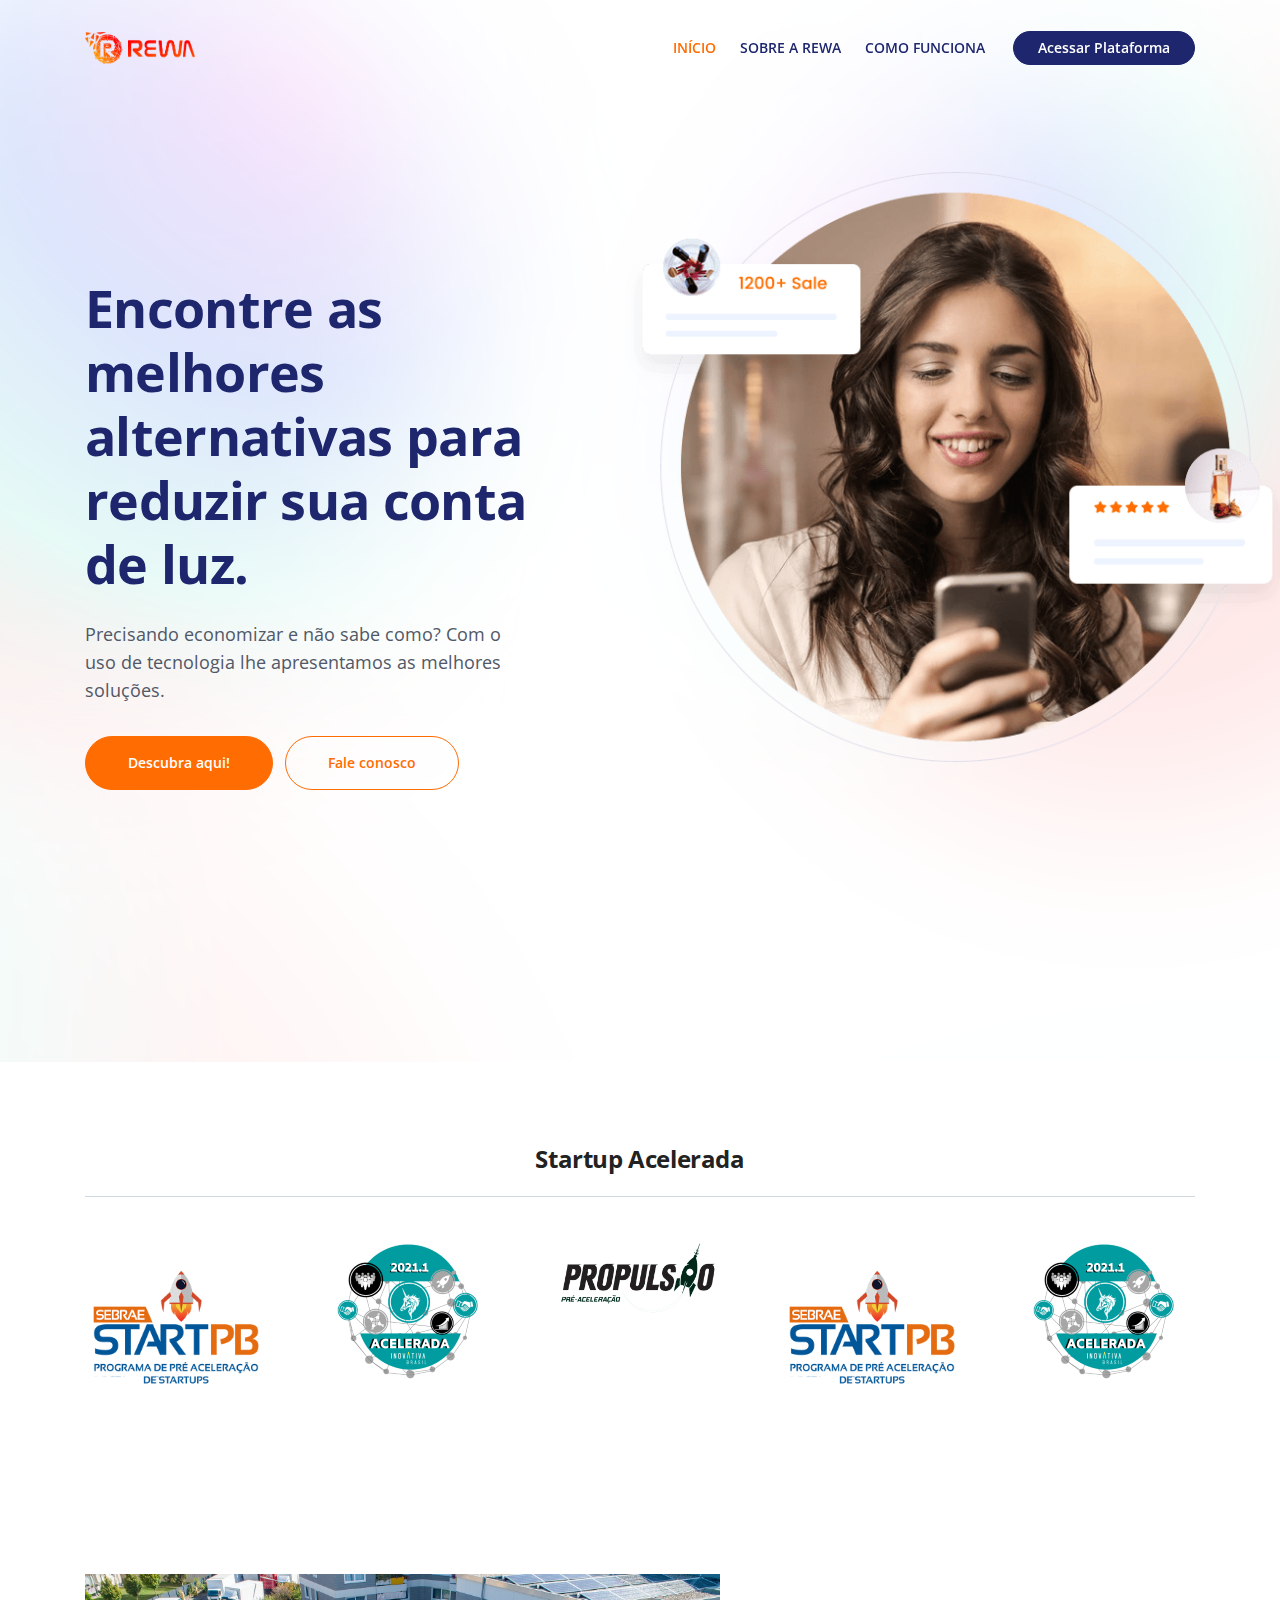
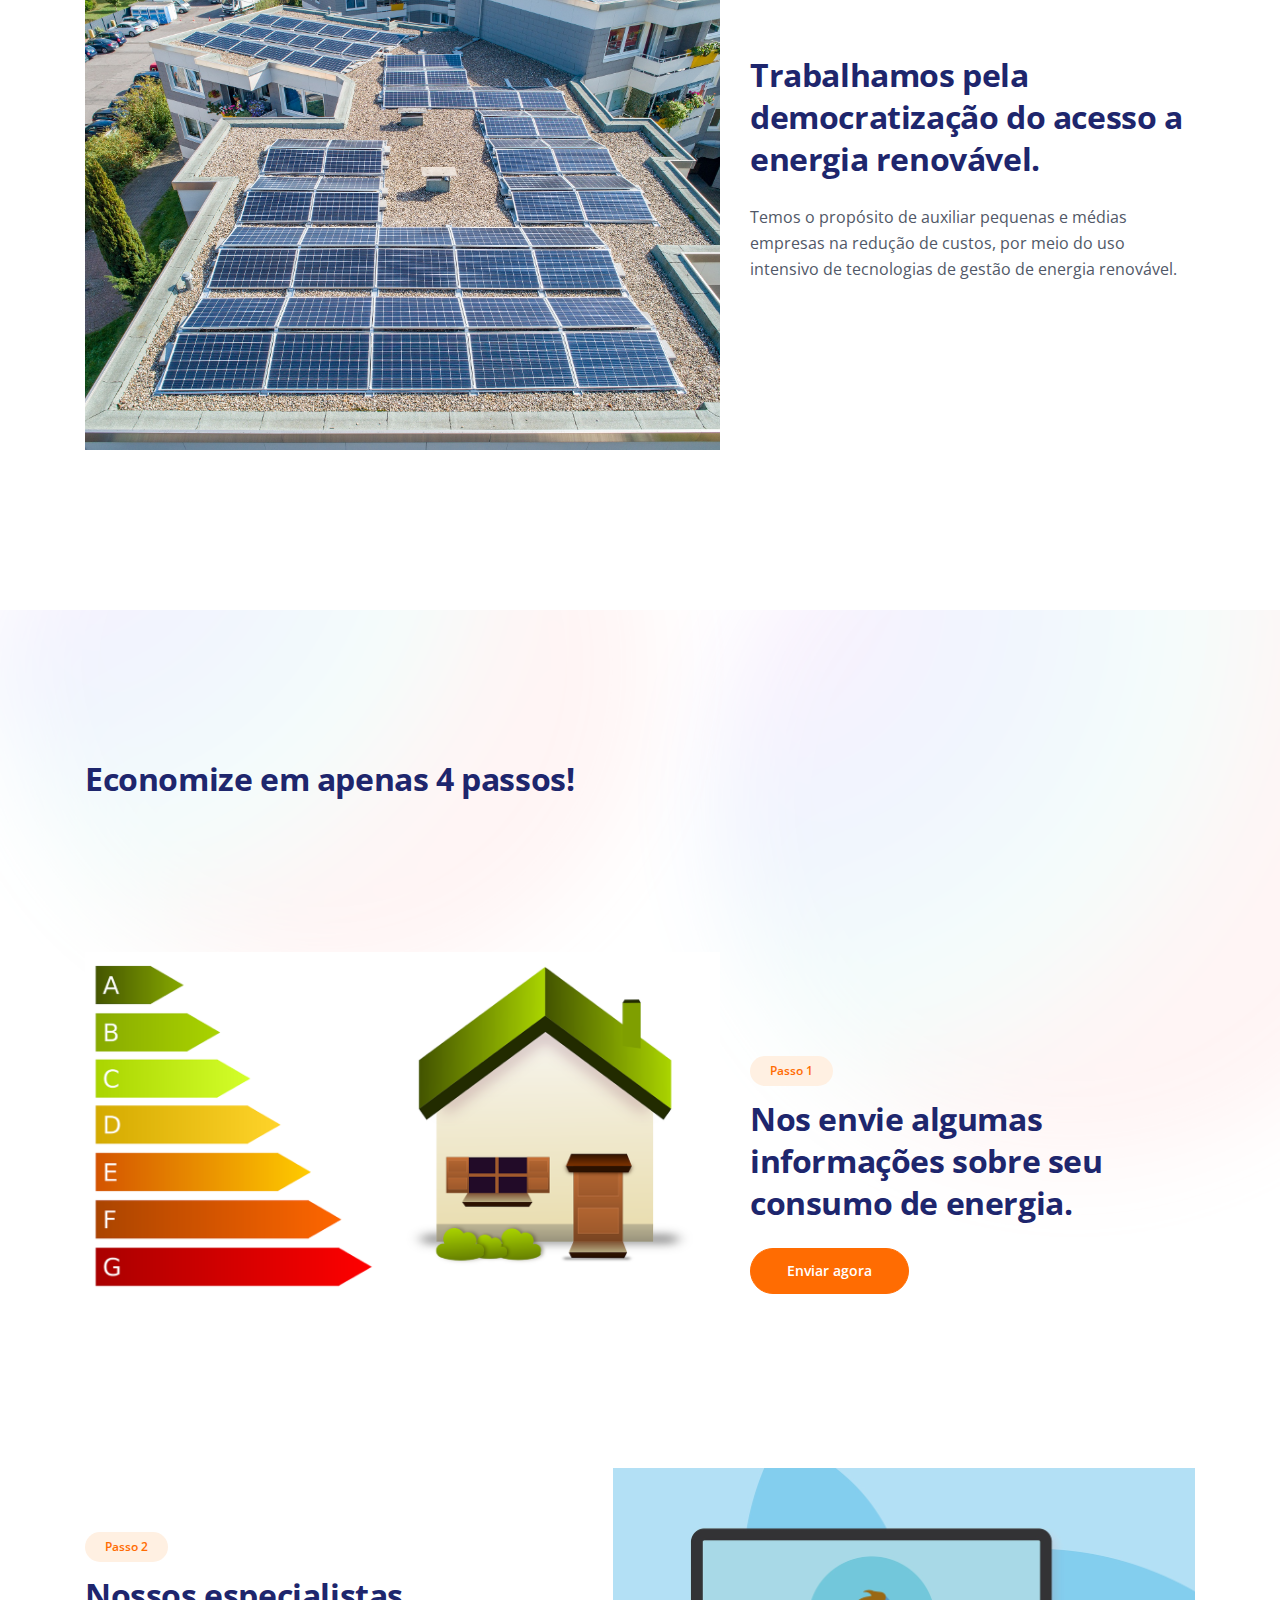
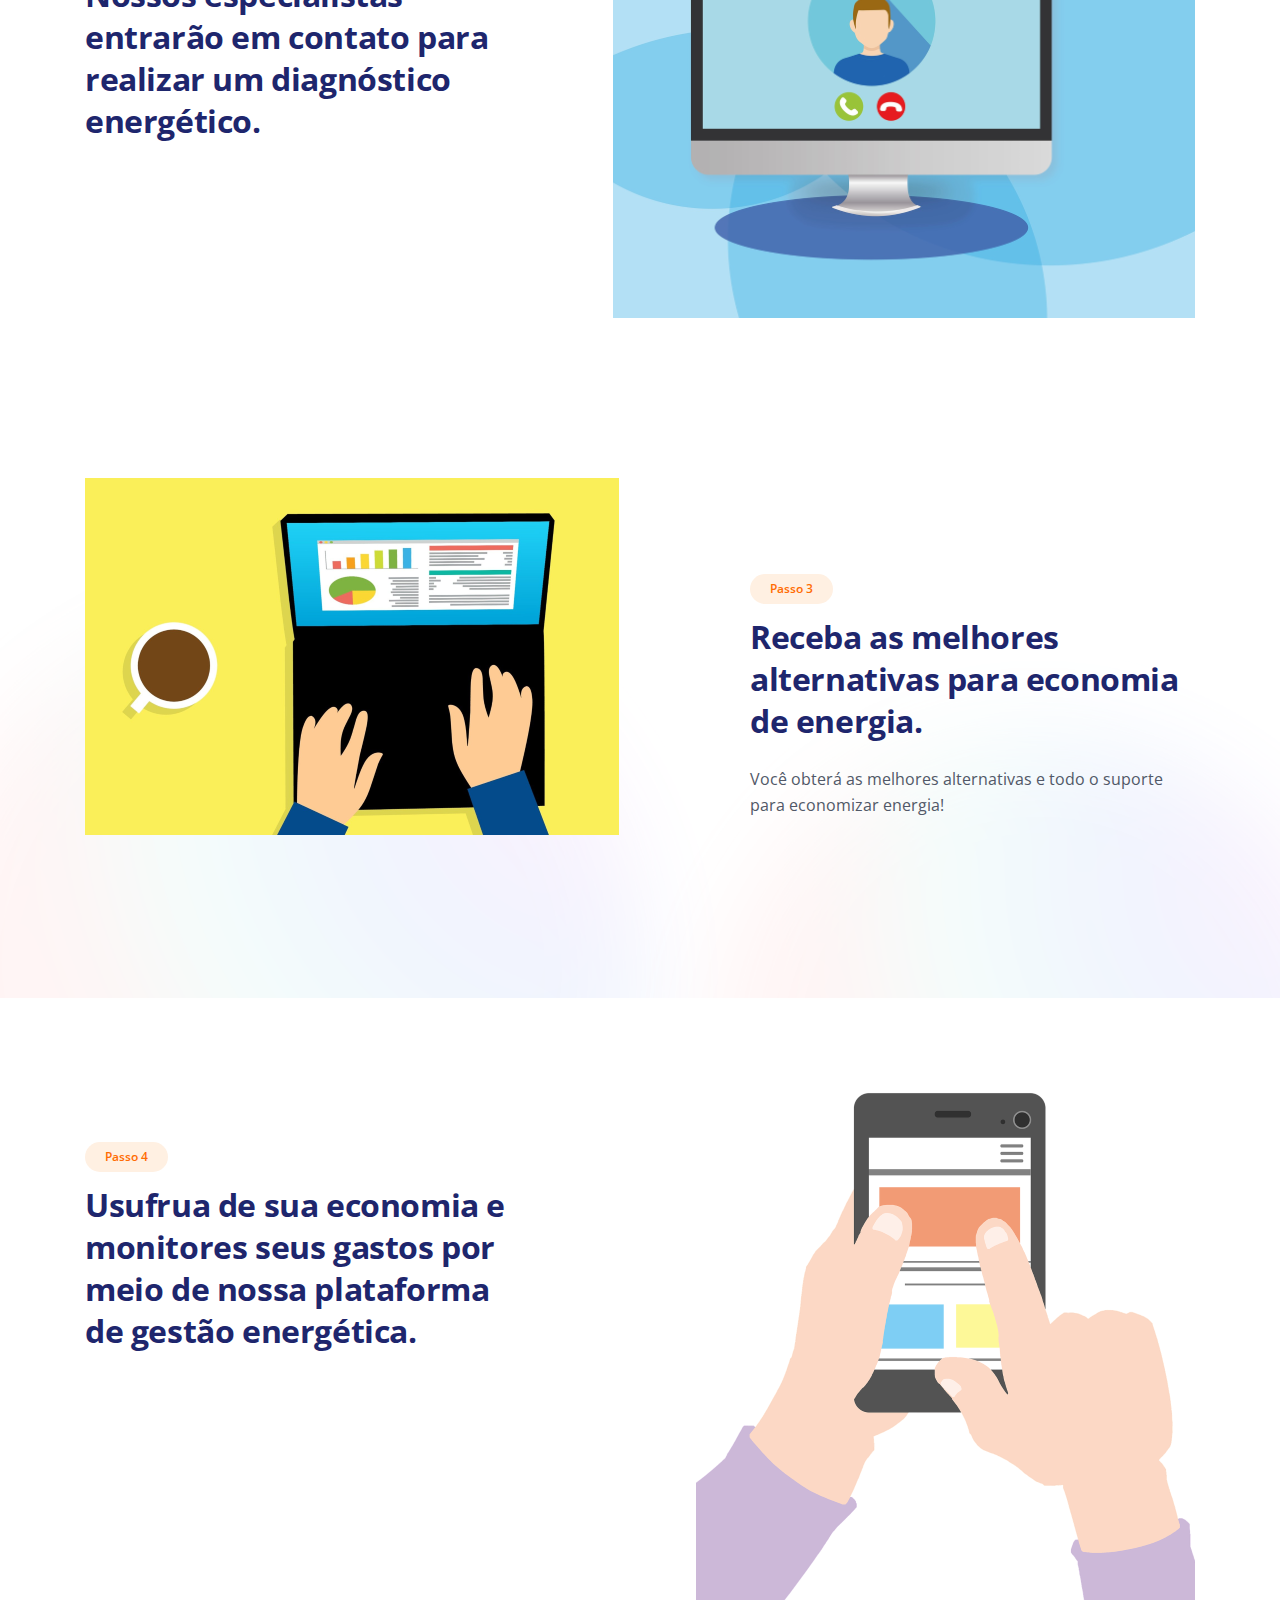
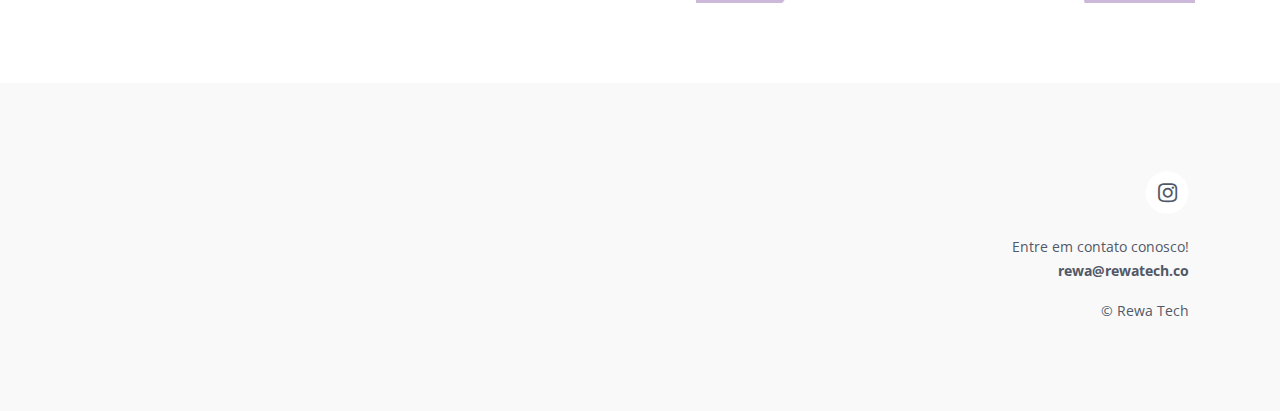
==== commit 289bc8dd: "update 16-09" ====
--- a/index.html
+++ b/index.html
@@ -1,24 +1,22 @@
 <!DOCTYPE html>
-<html lang="en">
+<html lang="pt-br">
 <head>
     <meta charset="utf-8">
     <meta name="viewport" content="width=device-width, initial-scale=1, shrink-to-fit=no">
     
     <!-- SEO Meta Tags -->
-    <meta name="description" content="Your description">
-    <meta name="author" content="Your name">
+    <meta name="description" content="Rewa - Gestão de Energia">
+    <meta name="author" content="Rewa Tech">
 
     <!-- OG Meta Tags to improve the way the post looks when you share the page on Facebook, Twitter, LinkedIn -->
-	<meta property="og:site_name" content="" /> <!-- website name -->
+	<meta property="og:site_name" content="Rewa" /> <!-- website name -->
 	<meta property="og:site" content="" /> <!-- website link -->
-	<meta property="og:title" content=""/> <!-- title shown in the actual shared post -->
+	<meta property="og:title" content="Rewa - Gestão de Energia"/> <!-- title shown in the actual shared post -->
 	<meta property="og:description" content="" /> <!-- description shown in the actual shared post -->
 	<meta property="og:image" content="" /> <!-- image link, make sure it's jpg -->
-	<meta property="og:url" content="" /> <!-- where do you want your post to link to -->
+	<meta property="og:url" content="https://www.rewatech.co" /> <!-- where do you want your post to link to -->
 	<meta name="twitter:card" content="summary_large_image"> <!-- to have large image post format in Twitter -->
-
-    <!-- Webpage Title -->
-    <title>Rewa - Inteligência Energética</title>
+    <title>Rewa - Gestão de Energia</title>
     
     <!-- Styles -->
     <link rel="preconnect" href="https://fonts.gstatic.com">
@@ -54,15 +52,12 @@
                         <a class="nav-link page-scroll" href="#header">INÍCIO<span class="sr-only">(current)</span></a>
                     </li>
                     <li class="nav-item">
-                        <a class="nav-link page-scroll" href="#intro">QUEM SOMOS</a>
+                        <a class="nav-link page-scroll" href="#intro">SOBRE A REWA</a>
                     </li>
                     <li class="nav-item">
-                        <a class="nav-link page-scroll" href="#features">COMO FUNCIONA</a>
-                    </li>
-                    <li class="nav-item">
-                        <a class="nav-link page-scroll" href="#details">PASSO A PASSO</a>
-                    </li>
-                    <li class="nav-item dropdown">
+                        <a class="nav-link page-scroll" href="#details">COMO FUNCIONA</a>
+                    </li>
+                    <!--<li class="nav-item dropdown">
                         <a class="nav-link dropdown-toggle" href="#" id="dropdown01" data-toggle="dropdown" aria-haspopup="true" aria-expanded="false">SOLUÇÕES</a>
                         <div class="dropdown-menu" aria-labelledby="dropdown01">
                             <a class="dropdown-item page-scroll" href="article.html">Energia por Assinatura</a>
@@ -71,7 +66,7 @@
                             <div class="dropdown-divider"></div>
                             <a class="dropdown-item page-scroll" href="privacy.html">Tarifa Branca</a>
                         </div>
-                    </li>
+                    </li>-->
                 </ul>
                 <span class="nav-item">
                     <a class="btn-solid-sm page-scroll" href="https://rewa-app.co/home">Acessar Plataforma</a>
@@ -88,15 +83,15 @@
             <div class="row">
                 <div class="col-lg-5">
                     <div class="text-container">
-                        <h1 class="h1-large">Reduza seus gastos com energia elétrica.</h1>
-                        <p class="p-large">Economize energia de forma prática, eficiente e sustentável. </p>
-                        <a class="btn-solid-lg" href="sign-up.html">Simule sua economia</a>
+                        <h1 class="h1-large">Encontre as melhores alternativas para reduzir sua conta de luz.</h1>
+                        <p class="p-large">Precisando economizar e não sabe como? Com o uso de tecnologia lhe apresentamos as melhores soluções.</p>
+                        <a class="btn-solid-lg" href="sign-up.html">Descubra aqui!</a>
                         <a class="btn-outline-lg page-scroll" href="https://api.whatsapp.com/send?l=pt-BR&phone=558331423015">Fale conosco</a>
                     </div> <!-- end of text-container -->
                 </div> <!-- end of col -->
                 <div class="col-lg-7">
                     <div class="image-container">
-                        <img class="img-fluid" src="images/header.png" alt="alternative">
+                        <img class="img-fluid" src="images/header.png" alt="alternative" width="678" height="602">
                     </div> <!-- end of image-container -->
                 </div> <!-- end of col -->
             </div> <!-- end of row -->
@@ -110,7 +105,7 @@
         <div class="container">
             <div class="row">
                 <div class="col-lg-12">
-                    <h4>Startup acelerada</h4>
+                    <h4>Startup Acelerada</h4>
                     <hr class="section-divider">
 
                     <!-- Image Slider -->
@@ -167,77 +162,13 @@
     <!-- end of introduction -->
 
 
-    <!-- Features -->
-    <div id="features" class="cards-1">
-        <div class="container">
-            <div class="row">
-                <div class="col-lg-12">
-                    <h2 class="h2-heading">Como Funciona</h2>
-                    <p class="p-heading"></p>
-                </div> <!-- end of col -->
-            </div> <!-- end of row -->
-            <div class="row">
-                <div class="col-lg-12">
-                    
-                    <!-- Card 
-                    <div class="card">
-                        <div class="card-icon-wrapper">
-                            <div class="card-icon">
-                                <span class="fas fa-headphones-alt green"></span>
-                            </div>
-                        </div>
-                        <div class="card-body">
-                            <h4 class="card-title">Product Marketing On Social Platforms</h4>
-                            <p>Besides regular product display options Kora has multiple functions for social networks integration</p>
-                            <a class="read-more no-line" href="article.html">Learn more <span class="fas fa-long-arrow-alt-right"></span></a>
-                        </div>
-                    </div>
-                    end of card -->
-
-                    <!-- Card -->
-                    <div class="card">
-                        <div class="card-icon-wrapper">
-                            <div class="card-icon">
-                                <span class="far fa-clipboard blue"></span>
-                            </div>
-                        </div>
-                        <div class="card-body">
-                            <h4 class="card-title">Gestão de Energia</h4>
-                            <p>Analisamos seu perfil de consumo de energia e lhe apresentamos as melhores soluções para redução de custos.</p>
-                            <!--<a class="read-more no-line" href="article.html">Learn more <span class="fas fa-long-arrow-alt-right"></span></a> -->
-                        </div>
-                    </div>
-                    <!-- end of card -->
-
-                    <!-- Card -->
-                    <div class="card">
-                        <div class="card-icon-wrapper">
-                            <div class="card-icon">
-                                <span class="far fa-comments purple"></span>
-                            </div>
-                        </div>
-                        <div class="card-body">
-                            <h4 class="card-title">Suporte Especializado</h4>
-                            <p>Com ajuda de nossos especialistas você obterá a energia mais barata e com mais previsibilidade de custos.</p>
-                            <!--<a class="read-more no-line" href="article.html">Learn more <span class="fas fa-long-arrow-alt-right"></span></a>-->
-                        </div>
-                    </div>
-                    <!-- end of card -->
-
-                </div> <!-- end of col -->
-            </div> <!-- end of row -->
-        </div> <!-- end of container -->
-    </div> <!-- end of cards-1 -->
-    <!-- end of features -->
-
-
-    <!-- Details 1 -->
+       <!-- Details 1 -->
     <div id="details" class="basic-2">
         <div class="container">
             <div class="row">
                 <div class="col-lg-9">
                     <div class="intro">
-                        <h2>Economize em apenas 3 passos.</h2>
+                        <h2>Economize em apenas 4 passos!</h2>
                         <!--<p>To build a solid foundation for your online shop you need a strong brand and a bulletproof strategy. You can rely on our experience to create a beautiful and efficient online shop that offers benefits for both the shop brand and loyal customers</p> -->
                     </div> <!-- end of intro -->
                 </div> <!-- end of col -->
@@ -310,8 +241,8 @@
                 <div class="col-lg-5">
                     <div class="text-container">
                         <div class="section-title">Passo 2</div>
-                        <h2>Entraremos em contato</h2>
-                        <p>Nossos especialistas entrarão em contato para agendar uma visita técnica e instalar um medidor inteligente (sem custo!). </p>
+                        <h2>Nossos especialistas entrarão em contato para realizar um diagnóstico energético.</h2>
+                        <!-- <p>Nossos especialistas entrarão em contato para agendar uma visita técnica e instalar um medidor inteligente (sem custo!). </p>-->
                         <!-- <ul class="list-unstyled li-space-lg">
                             <li class="media">
                                 <i class="fas fa-square"></i>
@@ -361,145 +292,43 @@
     </div> <!-- end of basic-4 -->
     <!-- end of details 3 -->
 
-
-    <!-- Testimonials -->
-    <div class="slider-2">
-        <div class="container">
-            <div class="row">
-                <div class="col-lg-12">
-                    <h2 class="h2-heading">O que nossos clientes dizem</h2>
-                    <!-- <p class="p-heading">You can read below a few testimonials from satisfied shop owners. Of course there are also some unhappy ones but they're not here</p>-->
-                </div> <!-- end of col -->
-            </div> <!-- end of row -->
-            <div class="row">
-                <div class="col-lg-12">
-
-                    <!-- Card Slider -->
-                    <div class="slider-container">
-                        <div class="swiper-container card-slider">
-                            <div class="swiper-wrapper">
-                                
-                                <!-- Slide -->
-                                <div class="swiper-slide">
-                                    <div class="card">
-                                        <div class="card-body">
-                                            <p class="testimonial-text">I am happy to have chosen Blink for our shop implementation. Their specialized experience helped the project and made it available 2 weeks prior the launch date for extensive testing</p>
-                                            <div class="details">
-                                                <img class="testimonial-image" src="images/testimonial-1.jpg" alt="alternative">
-                                                <div class="text">
-                                                    <div class="testimonial-author">Samantha Bloom</div>
-                                                    <div class="occupation">Team Leader - Syncnow</div>
-                                                </div> <!-- end of text -->
-                                            </div> <!-- end of testimonial-details -->
-                                        </div>
-                                    </div> 
-                                </div> <!-- end of swiper-slide -->
-                                <!-- end of slide -->
-
-                                <!-- Slide -->
-                                <div class="swiper-slide">
-                                    <div class="card">
-                                        <div class="card-body">
-                                            <p class="testimonial-text">Totally recommended. I am happy to have chosen Blink for our shop implementation. Their great specialized experience helped the project and made it available 2 weeks prior the launch</p>
-                                            <div class="details">
-                                                <img class="testimonial-image" src="images/testimonial-2.jpg" alt="alternative">
-                                                <div class="text">
-                                                    <div class="testimonial-author">Nicolas Richter</div>
-                                                    <div class="occupation">Manager - Firstup</div>
-                                                </div> <!-- end of text -->
-                                            </div> <!-- end of testimonial-details -->
-                                        </div>
-                                    </div> 
-                                </div> <!-- end of swiper-slide -->
-                                <!-- end of slide -->
-
-                                <!-- Slide -->
-                                <div class="swiper-slide">
-                                    <div class="card">
-                                        <div class="card-body">
-                                            <p class="testimonial-text">I am happy to have chosen Blink for our shop implementation. Their specialized experience helped the project and made it available 2 weeks prior the launch date for extensive testing</p>
-                                            <div class="details">
-                                                <img class="testimonial-image" src="images/testimonial-3.jpg" alt="alternative">
-                                                <div class="text">
-                                                    <div class="testimonial-author">Mary Longhorn</div>
-                                                    <div class="occupation">Designer - Firstdev</div>
-                                                </div> <!-- end of text -->
-                                            </div> <!-- end of testimonial-details -->
-                                        </div>
-                                    </div> 
-                                </div> <!-- end of swiper-slide -->
-                                <!-- end of slide -->
-
-                                <!-- Slide -->
-                                <div class="swiper-slide">
-                                    <div class="card">
-                                        <div class="card-body">
-                                            <p class="testimonial-text">Totally recommended. I am happy to have chosen Blink for our shop implementation. Their great specialized experience helped the project and made it available 2 weeks prior the launch</p>
-                                            <div class="details">
-                                                <img class="testimonial-image" src="images/testimonial-4.jpg" alt="alternative">
-                                                <div class="text">
-                                                    <div class="testimonial-author">Mike Page</div>
-                                                    <div class="occupation">Developer - Chainlink</div>
-                                                </div> <!-- end of text -->
-                                            </div> <!-- end of testimonial-details -->
-                                        </div>
-                                    </div> 
-                                </div> <!-- end of swiper-slide -->
-                                <!-- end of slide -->
-
-                                <!-- Slide -->
-                                <div class="swiper-slide">
-                                    <div class="card">
-                                        <div class="card-body">
-                                            <p class="testimonial-text">I am happy to have chosen Blink for our shop implementation. Their specialized experience helped the project and made it available 2 weeks prior the launch date for extensive testing</p>
-                                            <div class="details">
-                                                <img class="testimonial-image" src="images/testimonial-5.jpg" alt="alternative">
-                                                <div class="text">
-                                                    <div class="testimonial-author">Susanne Blake</div>
-                                                    <div class="occupation">Operations - Launchday</div>
-                                                </div> <!-- end of text -->
-                                            </div> <!-- end of testimonial-details -->
-                                        </div>
-                                    </div> 
-                                </div> <!-- end of swiper-slide -->
-                                <!-- end of slide -->
-
-                                <!-- Slide -->
-                                <div class="swiper-slide">
-                                    <div class="card">
-                                        <div class="card-body">
-                                            <p class="testimonial-text">Totally recommended. I am happy to have chosen Blink for our shop implementation. Their great specialized experience helped the project and made it available 2 weeks prior the launch</p>
-                                            <div class="details">
-                                                <img class="testimonial-image" src="images/testimonial-6.jpg" alt="alternative">
-                                                <div class="text">
-                                                    <div class="testimonial-author">Vanya Dropper</div>
-                                                    <div class="occupation">Marketer - Flinco</div>
-                                                </div> <!-- end of text -->
-                                            </div> <!-- end of testimonial-details -->
-                                        </div>
-                                    </div> 
-                                </div> <!-- end of swiper-slide -->
-                                <!-- end of slide -->
-        
-                            </div> <!-- end of swiper-wrapper -->
-        
-                            <!-- Add Arrows -->
-                            <div class="swiper-button-next"></div>
-                            <div class="swiper-button-prev"></div>
-                            <!-- end of add arrows -->
-        
-                        </div> <!-- end of swiper-container -->
-                    </div> <!-- end of slider-container -->
-                    <!-- end of card slider -->
-
-                </div> <!-- end of col -->
-            </div> <!-- end of row -->
-        </div> <!-- end of container -->
-    </div> <!-- end of slider-2 -->
-    <!-- end of testimonials -->
-
-
-    <!-- 
+ <!-- Details 4 -->
+ <div class="basic-3">
+    <div class="container">
+        <div class="row">
+            <div class="col-lg-5">
+                <div class="text-container">
+                    <div class="section-title">Passo 4</div>
+                    <h2> Usufrua de sua economia e monitores seus gastos por meio de nossa plataforma de gestão energética.</h2>
+                    <!-- <p>Nossos especialistas entrarão em contato para agendar uma visita técnica e instalar um medidor inteligente (sem custo!). </p>-->
+                    <!-- <ul class="list-unstyled li-space-lg">
+                        <li class="media">
+                            <i class="fas fa-square"></i>
+                            <div class="media-body">Delivering powerful brands for popular shops</div>
+                        </li>
+                        <li class="media">
+                            <i class="fas fa-square"></i>
+                            <div class="media-body">Creating beautiful concepts and evocative logos</div>
+                        </li>
+                        <li class="media">
+                            <i class="fas fa-square"></i>
+                            <div class="media-body">Preparing complete branding guides and styles</div>
+                        </li>
+                    </ul>-->
+                </div> <!-- end of text-container -->
+            </div> <!-- end of col -->
+            <div class="col-lg-7">
+                <div class="image-container">
+                    <img class="img-fluid" src="images/details-4.png" alt="alternative">
+                </div> <!-- end of image-container -->
+            </div> <!-- end of col -->
+        </div> <!-- end of row -->
+    </div> <!-- end of container -->
+</div> <!-- end of basic-3 -->
+<!-- end of details 2 -->
+    
+
+       <!-- 
 	<div class="form-1">
 		<div class="container">
             <div class="row">
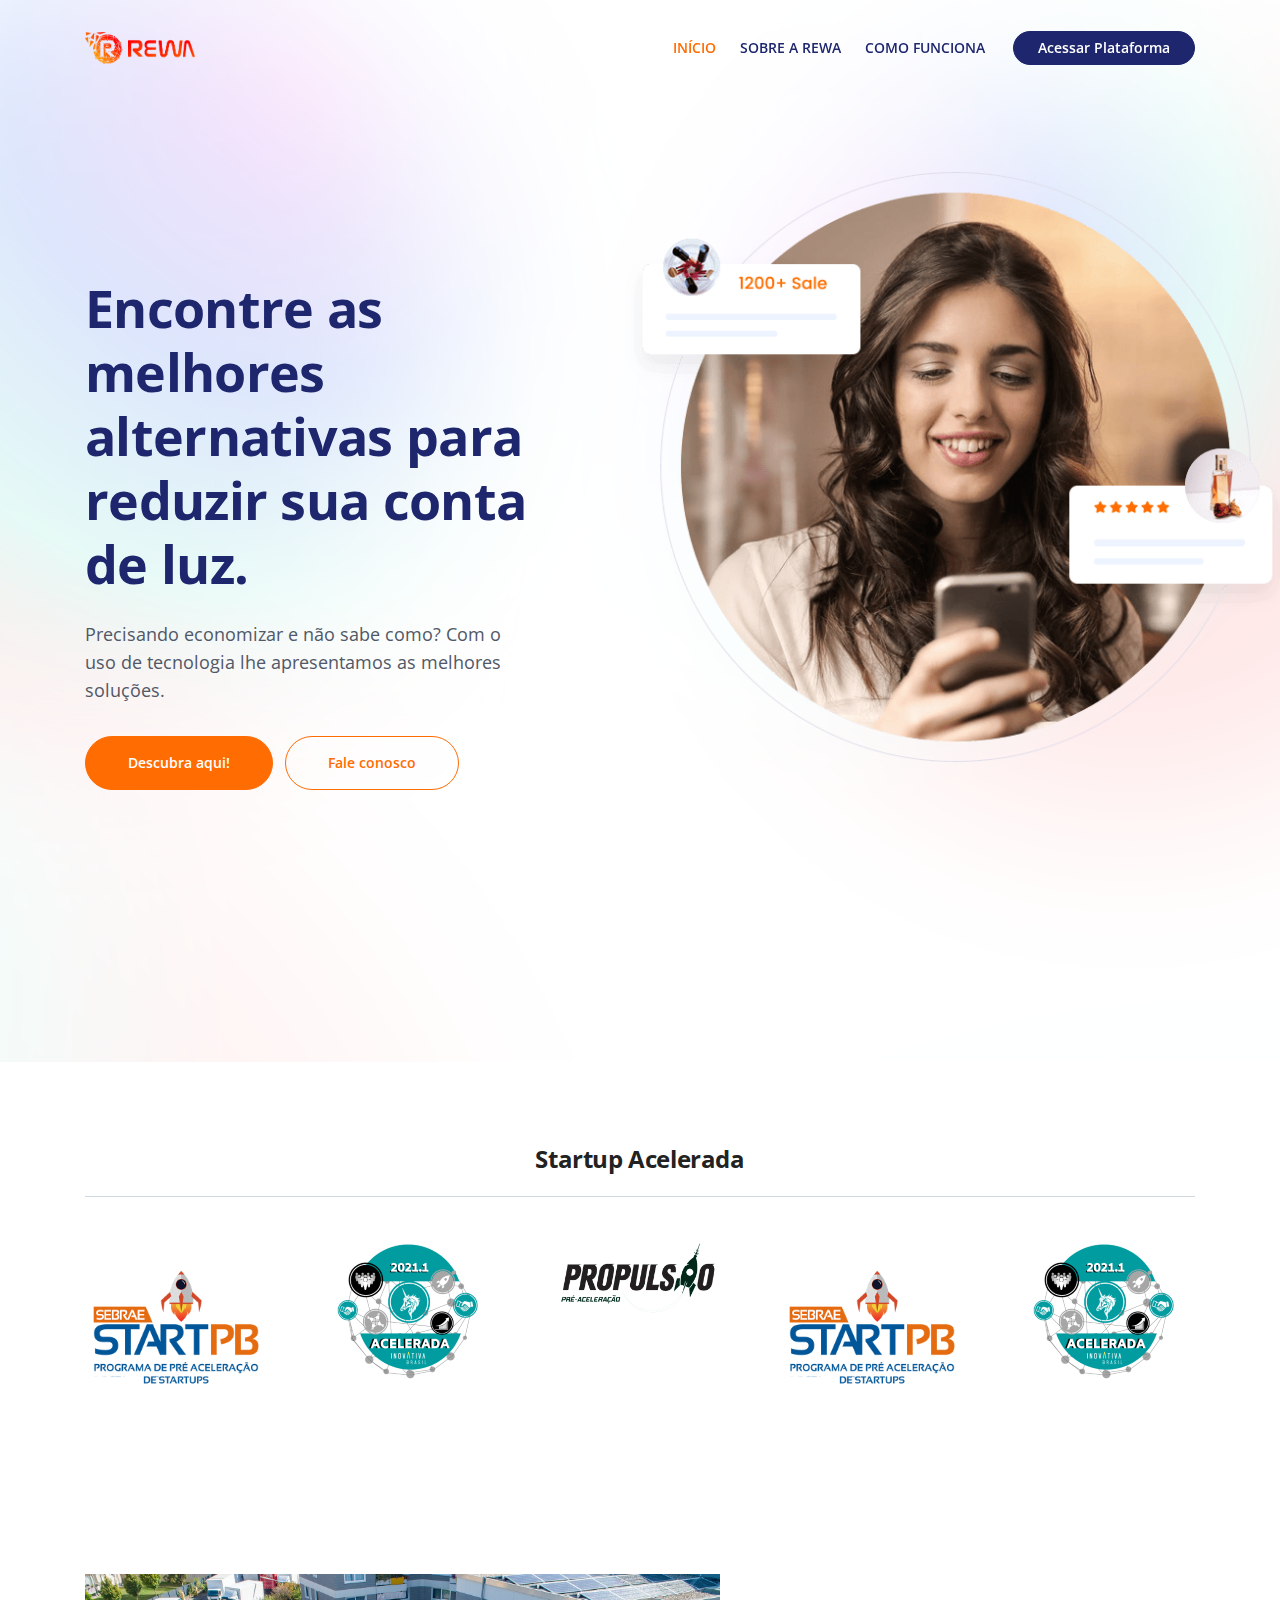
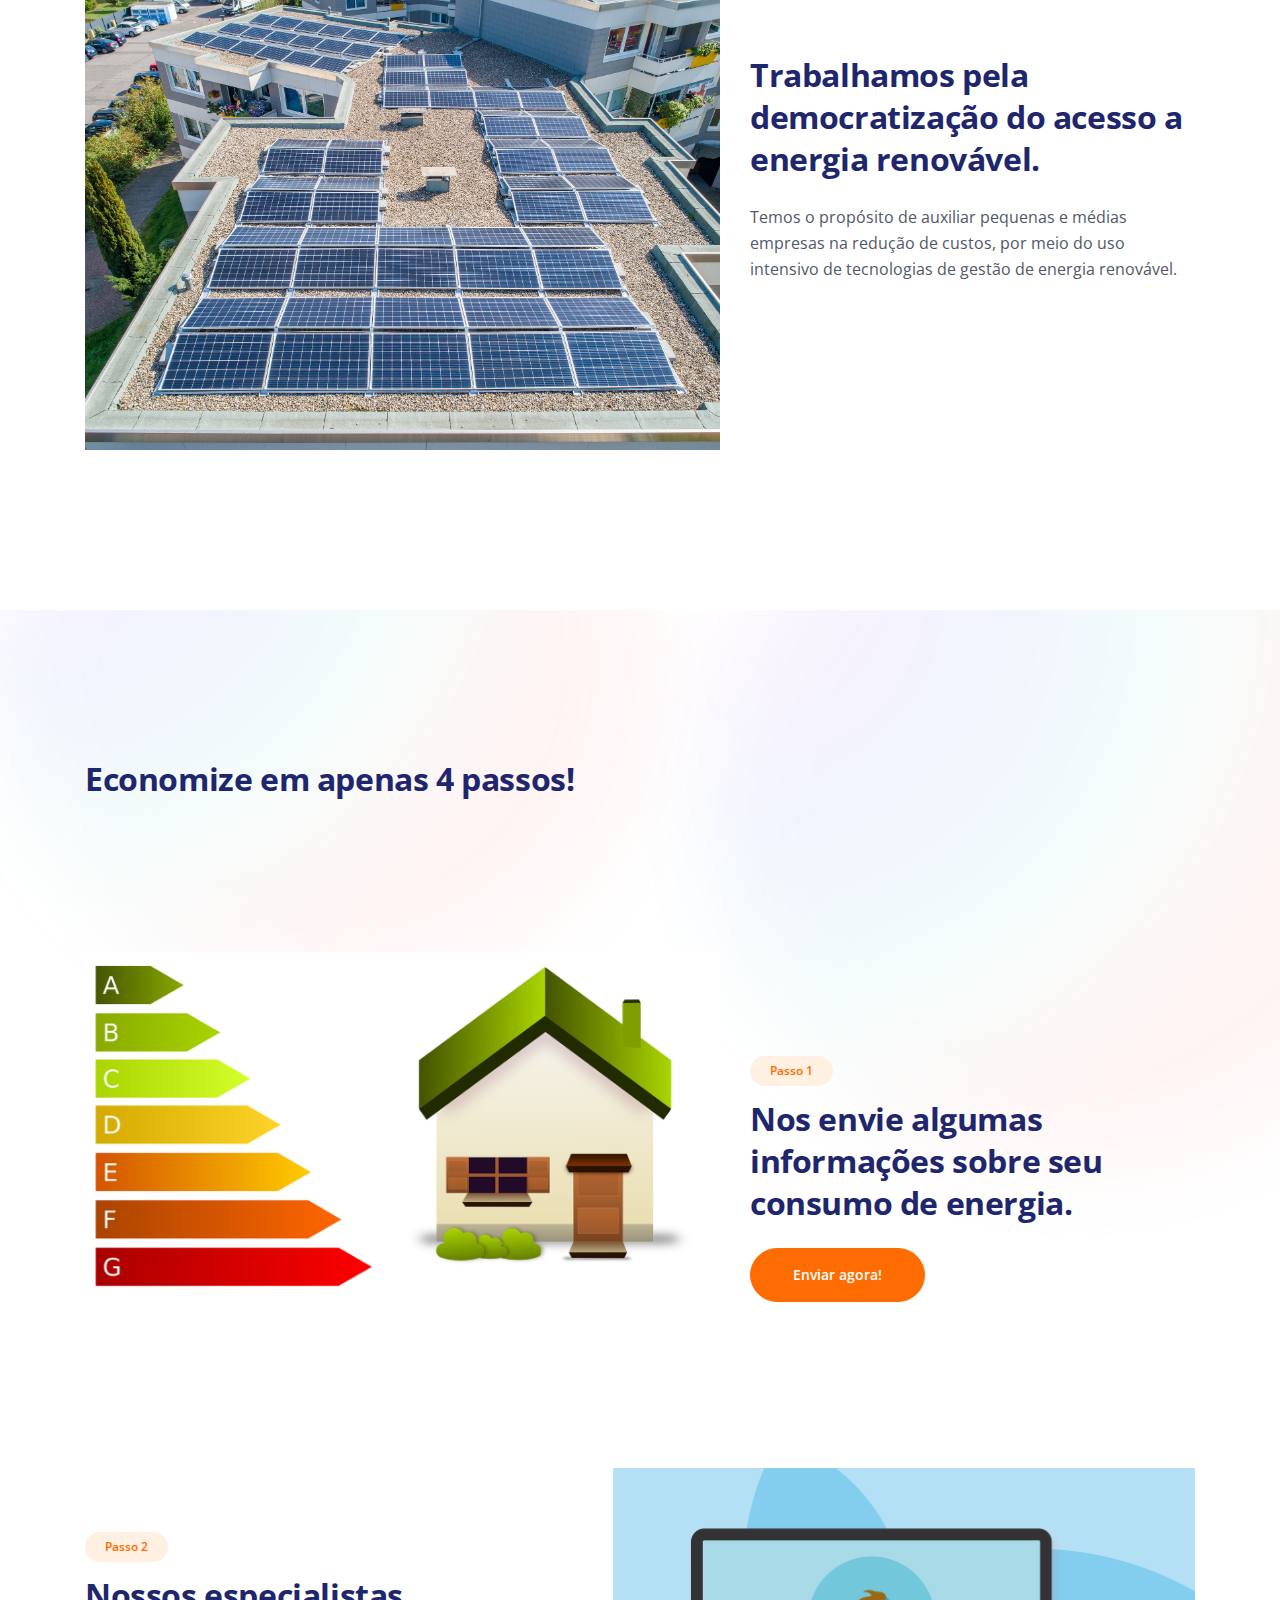
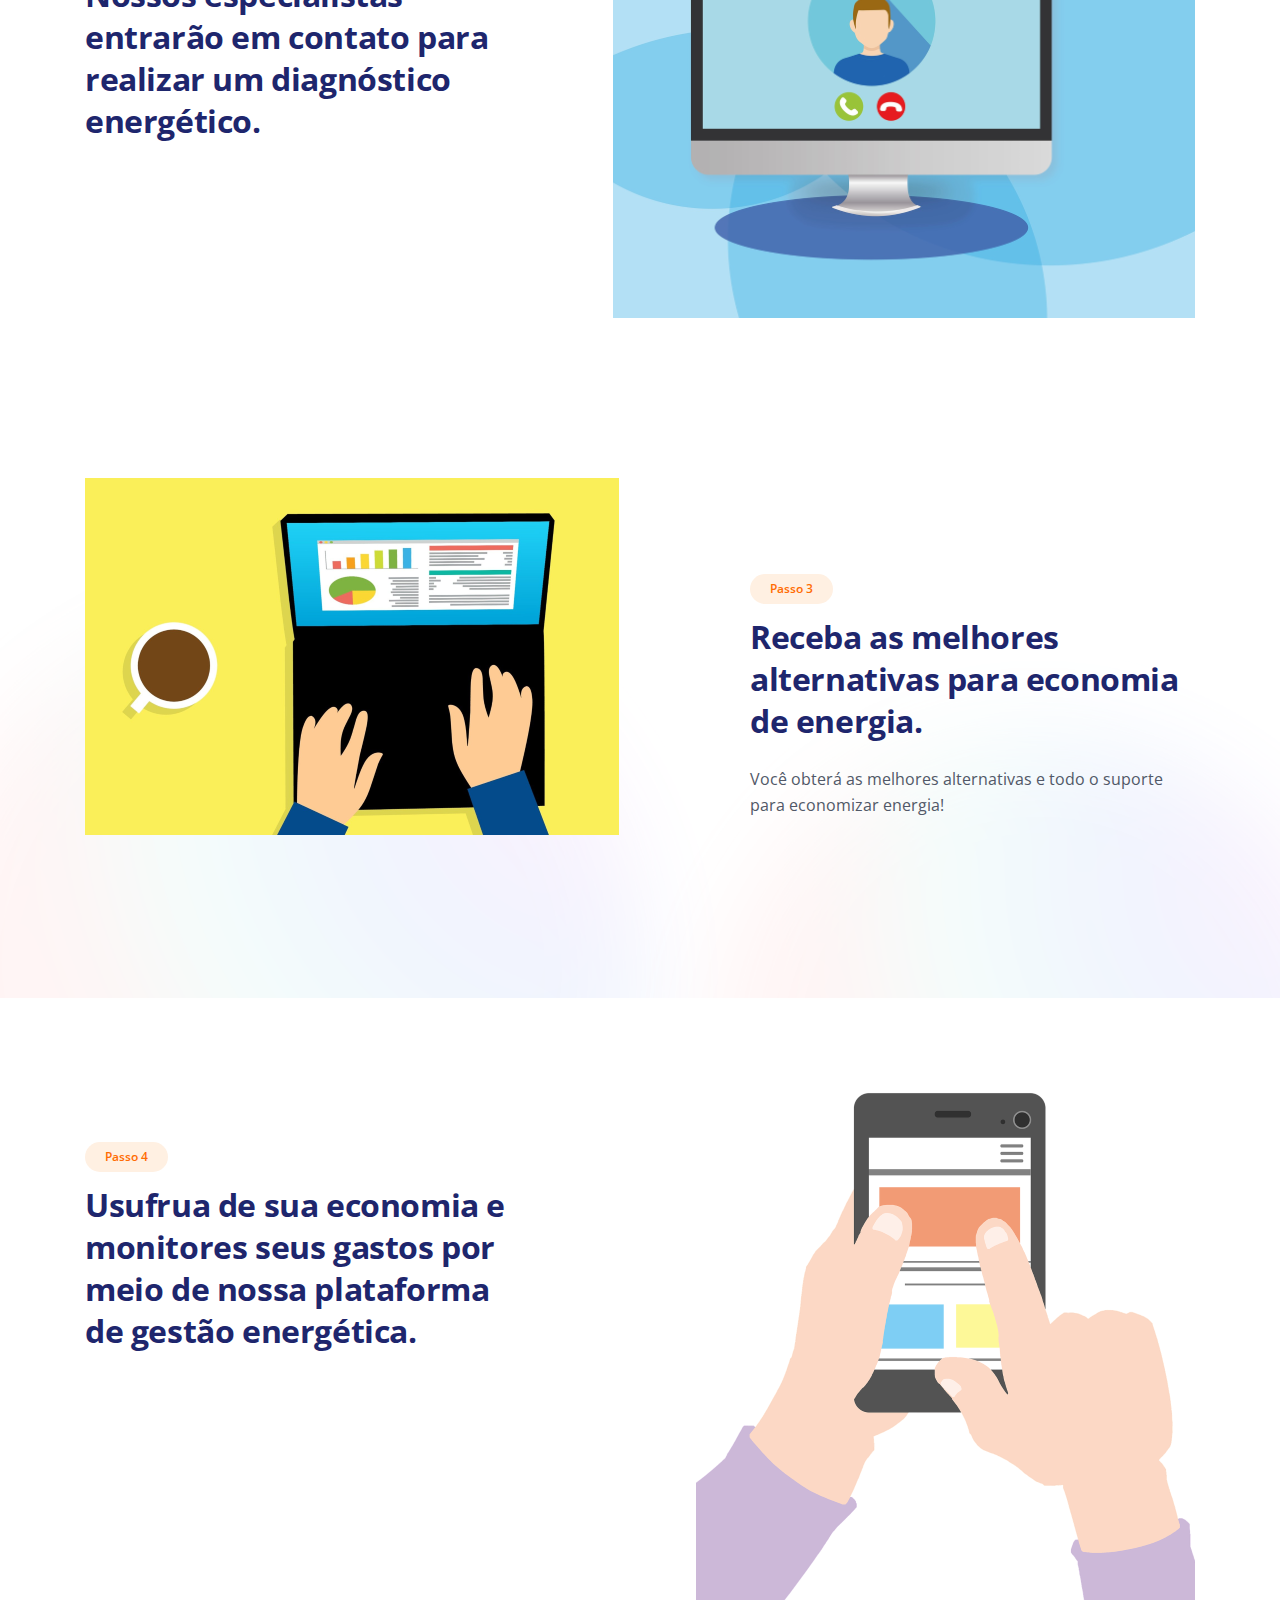
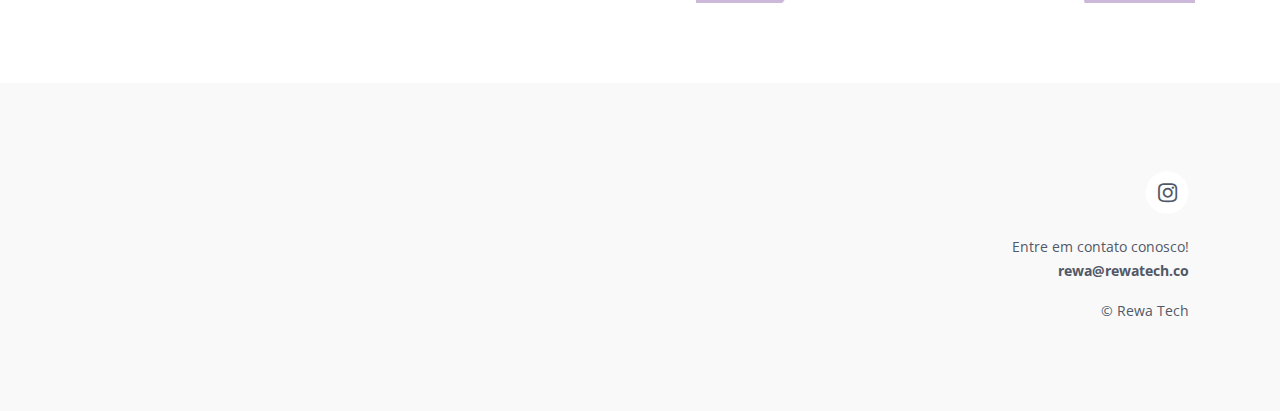
==== commit 71238947: "Update index.html" ====
--- a/index.html
+++ b/index.html
@@ -85,7 +85,7 @@
                     <div class="text-container">
                         <h1 class="h1-large">Encontre as melhores alternativas para reduzir sua conta de luz.</h1>
                         <p class="p-large">Precisando economizar e não sabe como? Com o uso de tecnologia lhe apresentamos as melhores soluções.</p>
-                        <a class="btn-solid-lg" href="sign-up.html">Descubra aqui!</a>
+                        <a class="btn-solid-lg" href="descubra.html">Descubra aqui!</a>
                         <a class="btn-outline-lg page-scroll" href="https://api.whatsapp.com/send?l=pt-BR&phone=558331423015">Fale conosco</a>
                     </div> <!-- end of text-container -->
                 </div> <!-- end of col -->
@@ -184,7 +184,8 @@
                         <div class="section-title">Passo 1</div>
                         <h2>Nos envie algumas informações sobre seu consumo de energia.</h2>
                         <!--<p>Delivering powerful brands for popular shops while creating beautiful concepts and evocative logos. Use the opportunity to prepare complete style guides</p>-->
-                        <a class="btn-solid-reg popup-with-move-anim" href="#details-lightbox">Enviar agora</a>
+                        <!--<a class="btn-solid-reg popup-with-move-anim" href="descubra.html">Enviar agora</a>-->
+                        <a class="btn-solid-lg" href="descubra.html">Enviar agora!</a>
                     </div> <!-- end of text-container -->
                 </div> <!-- end of col -->
             </div> <!-- end of row -->
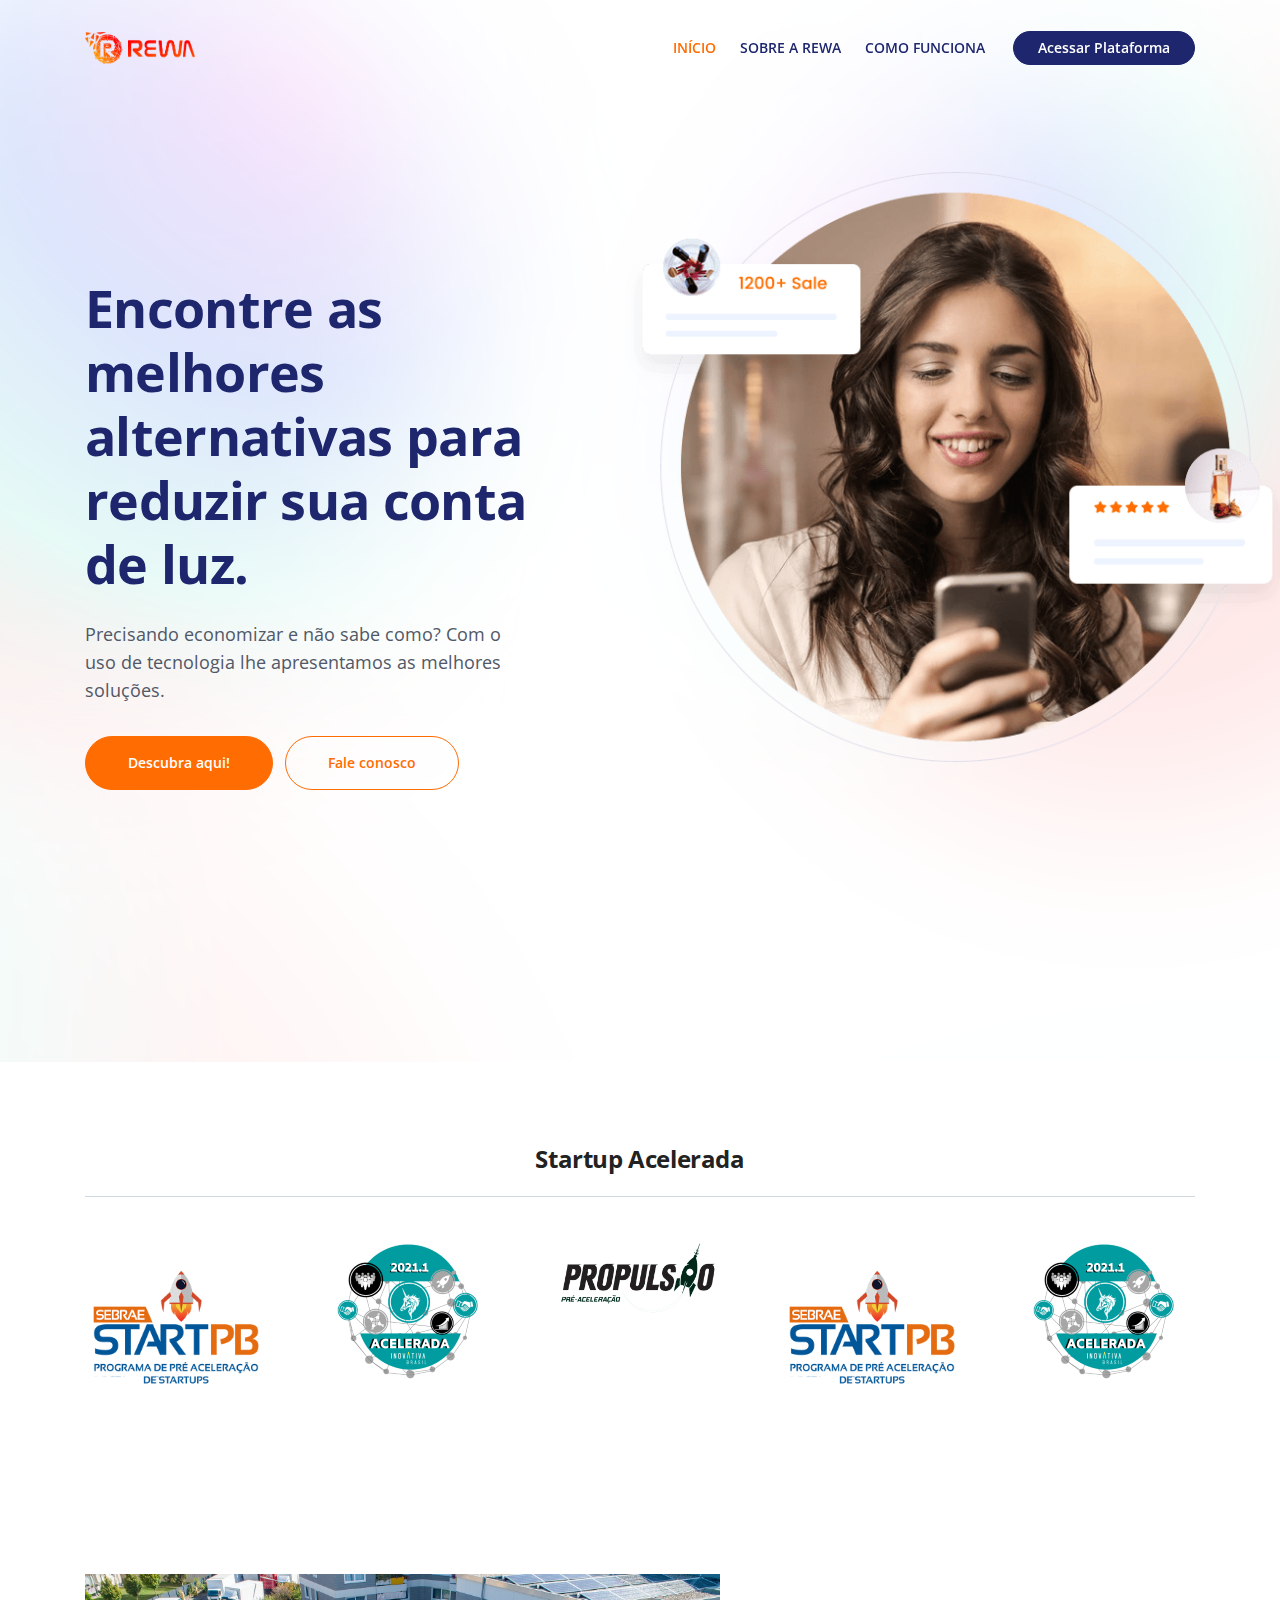
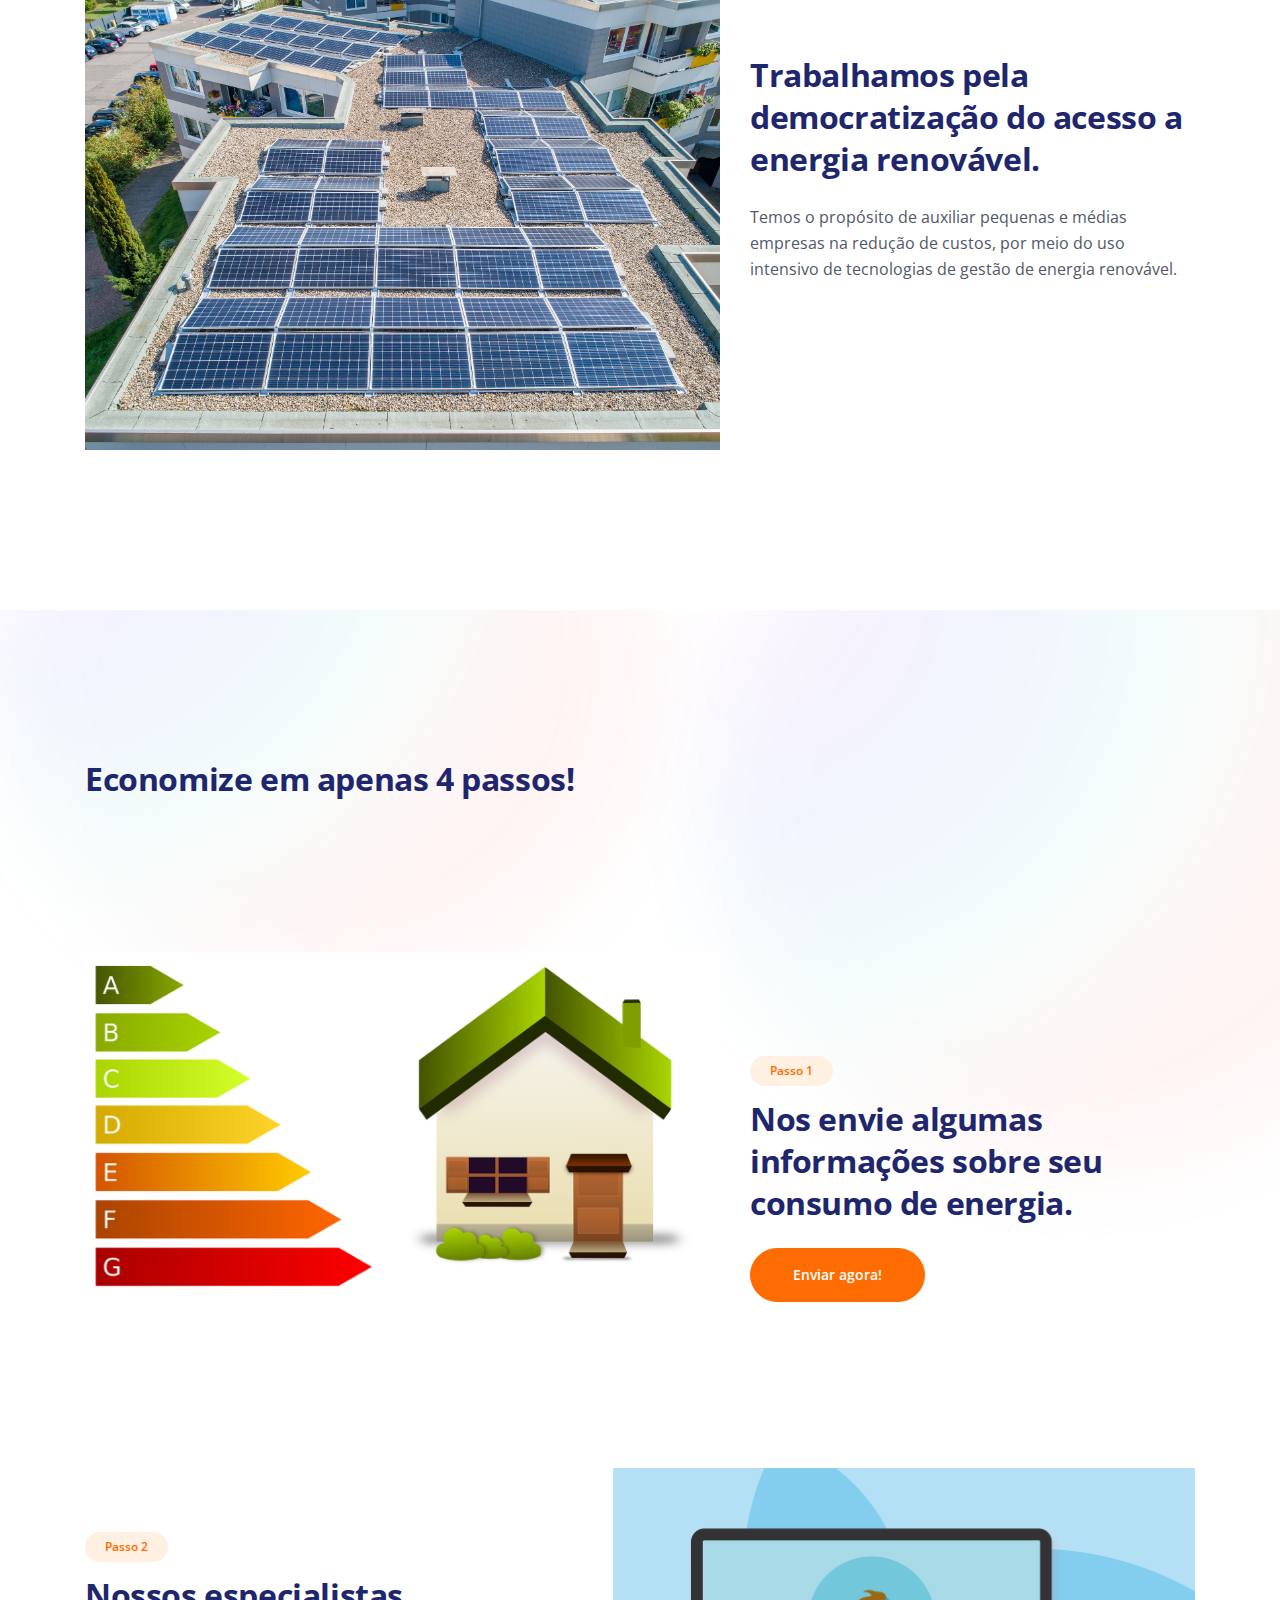
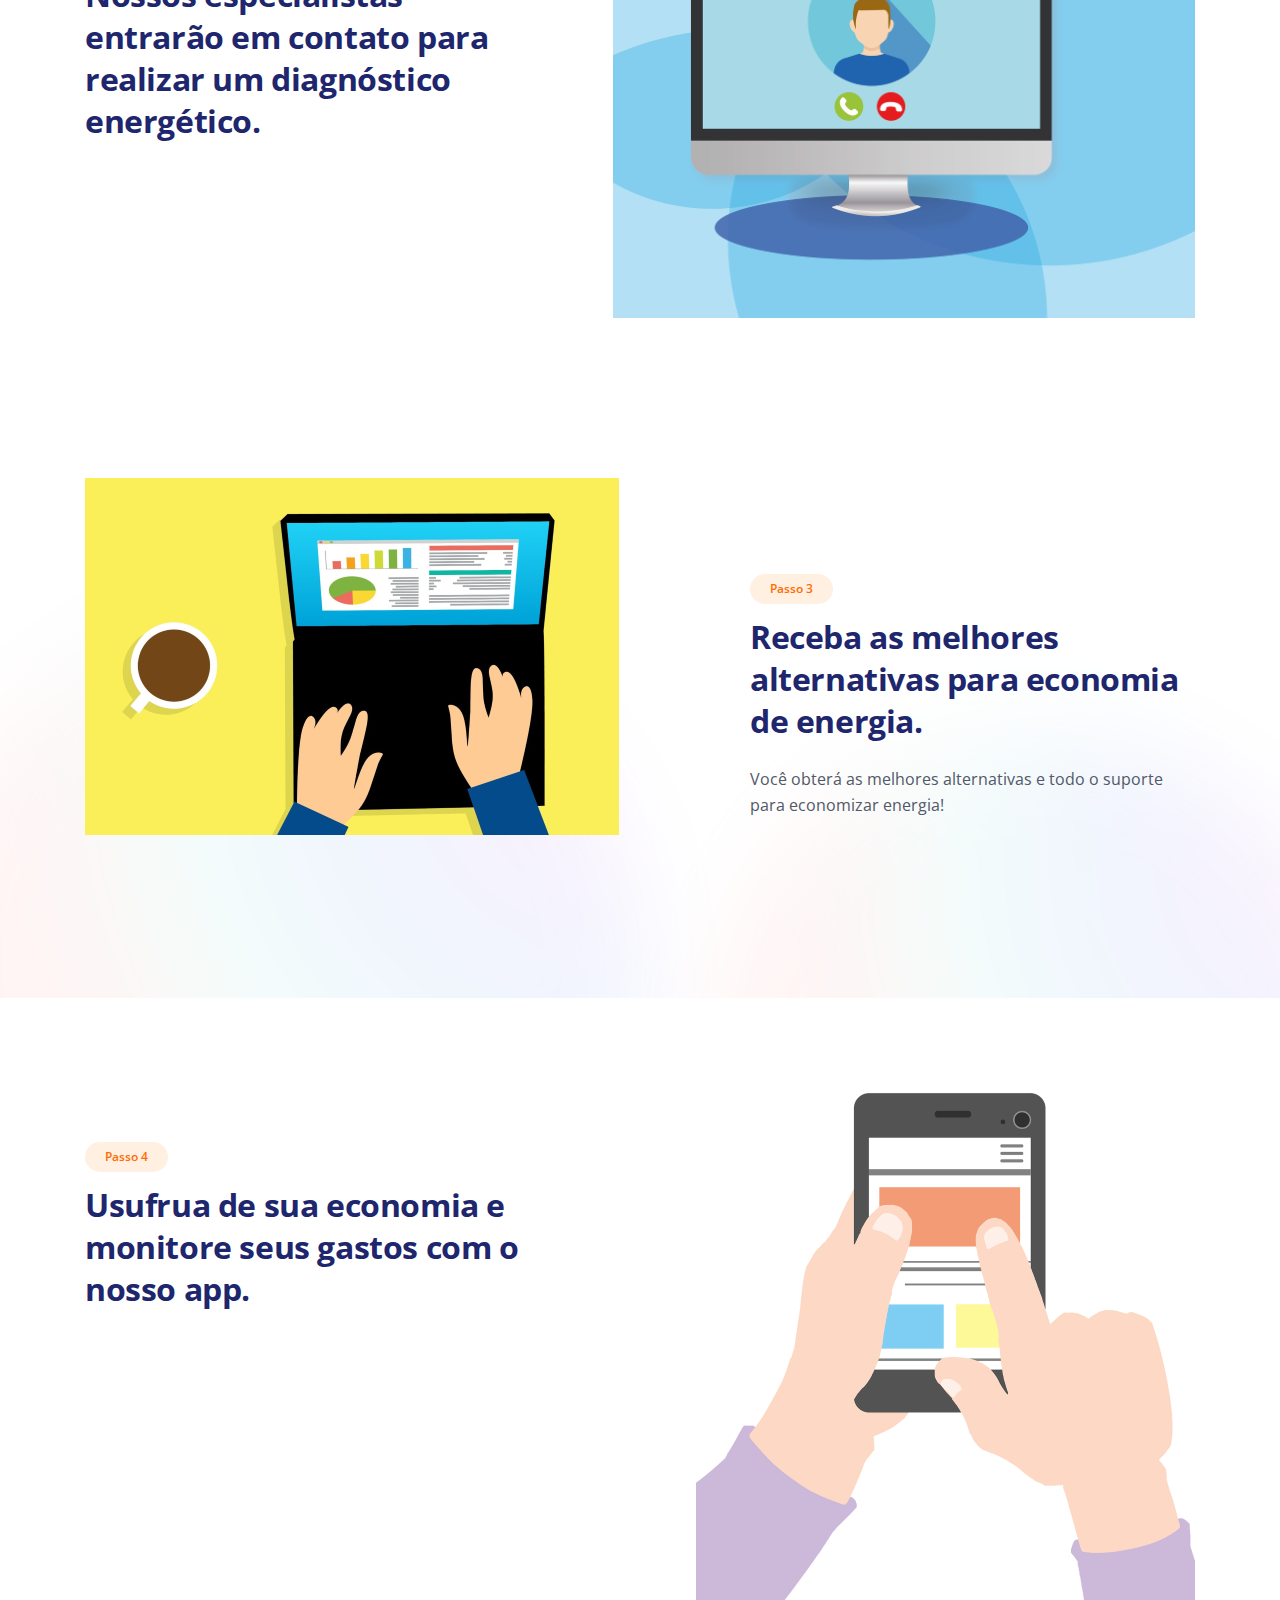
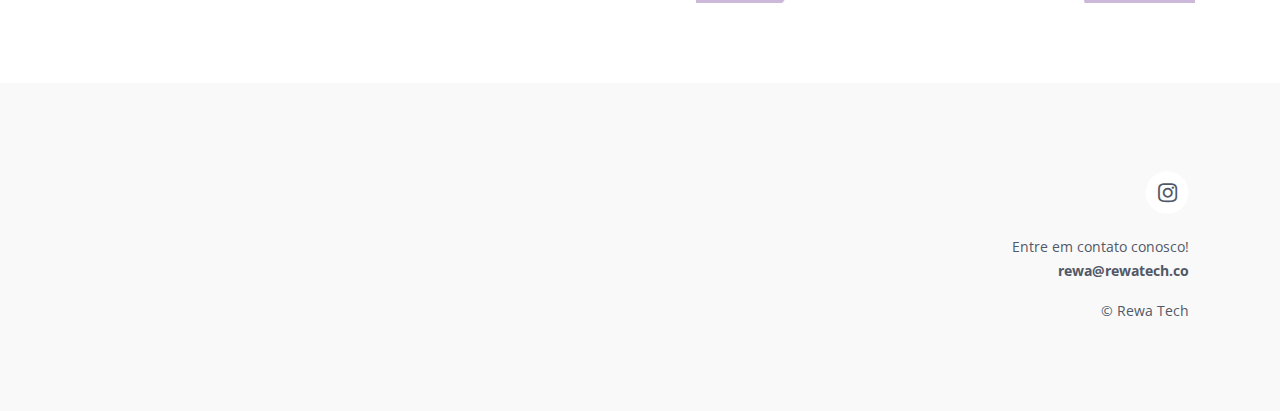
==== commit 8d8d5464: "Update index.html" ====
--- a/index.html
+++ b/index.html
@@ -300,7 +300,7 @@
             <div class="col-lg-5">
                 <div class="text-container">
                     <div class="section-title">Passo 4</div>
-                    <h2> Usufrua de sua economia e monitores seus gastos por meio de nossa plataforma de gestão energética.</h2>
+                    <h2> Usufrua de sua economia e monitore seus gastos com o nosso app.</h2>
                     <!-- <p>Nossos especialistas entrarão em contato para agendar uma visita técnica e instalar um medidor inteligente (sem custo!). </p>-->
                     <!-- <ul class="list-unstyled li-space-lg">
                         <li class="media">
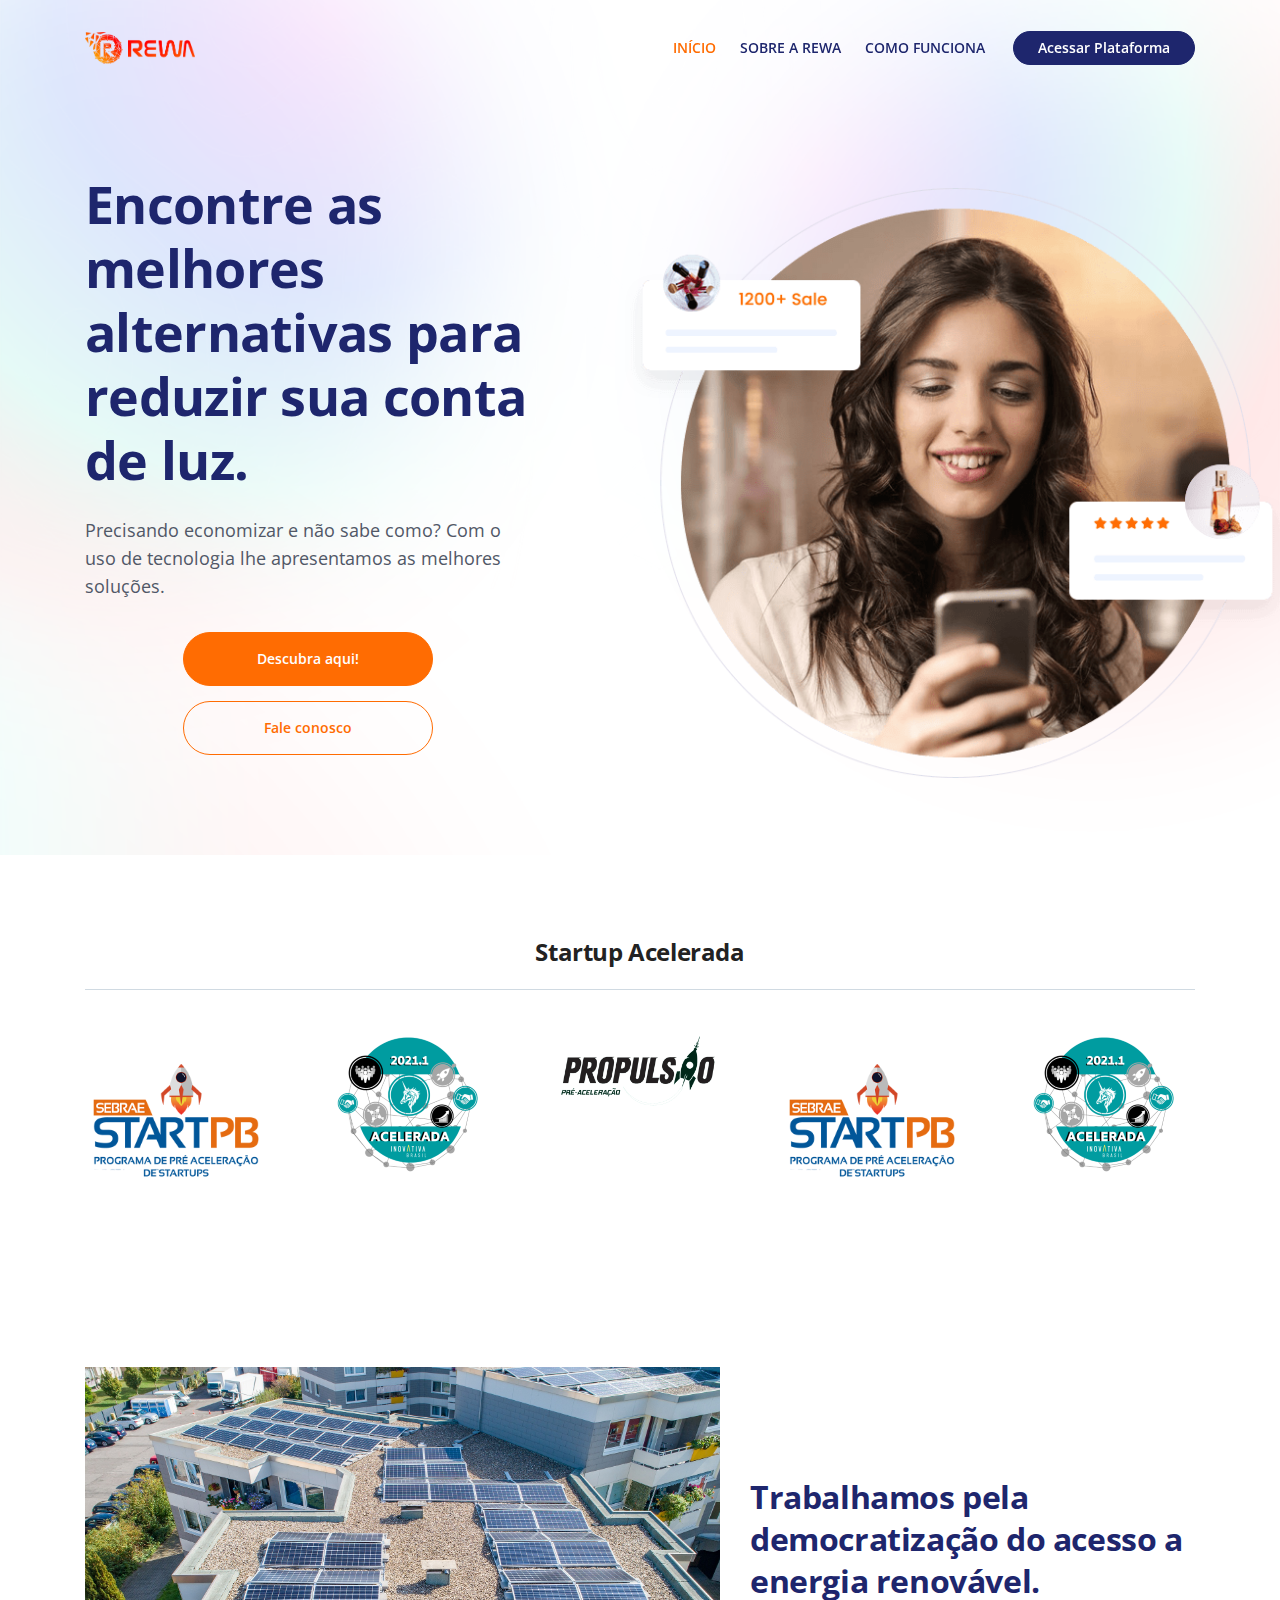
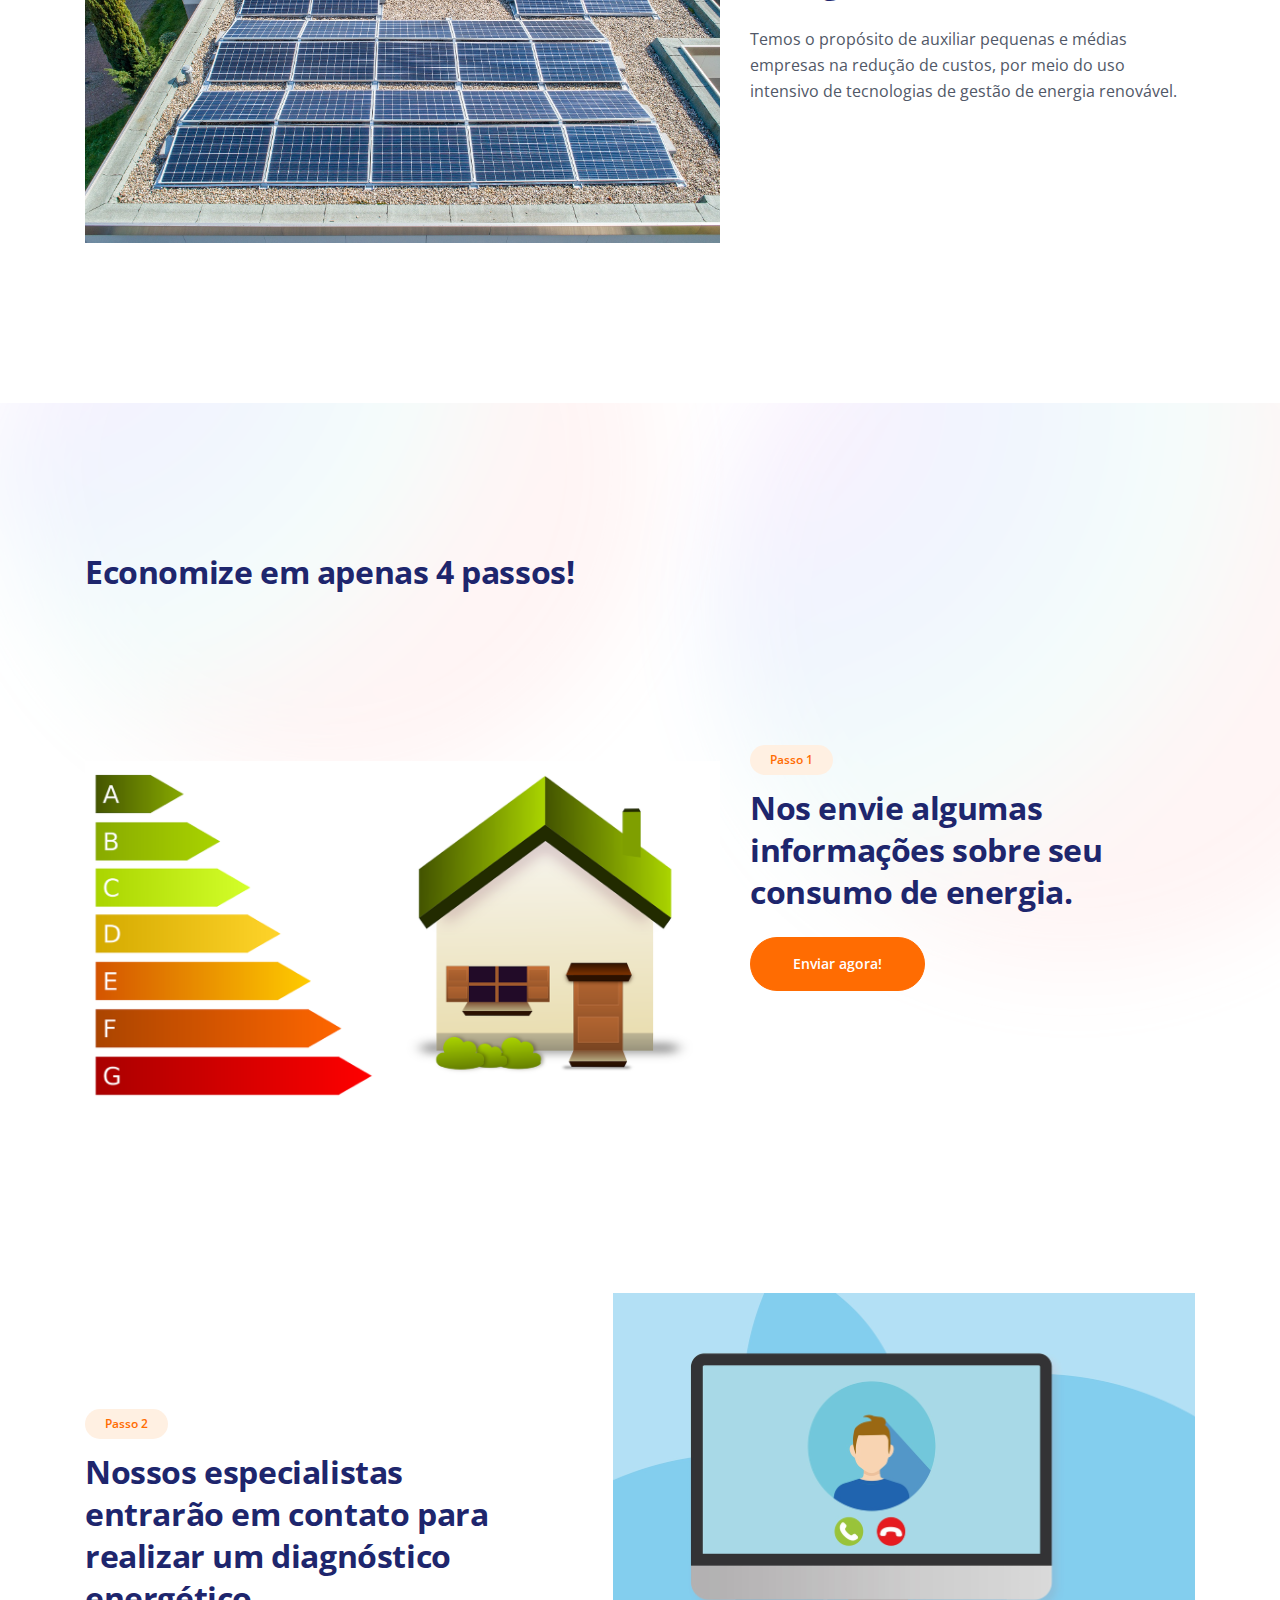
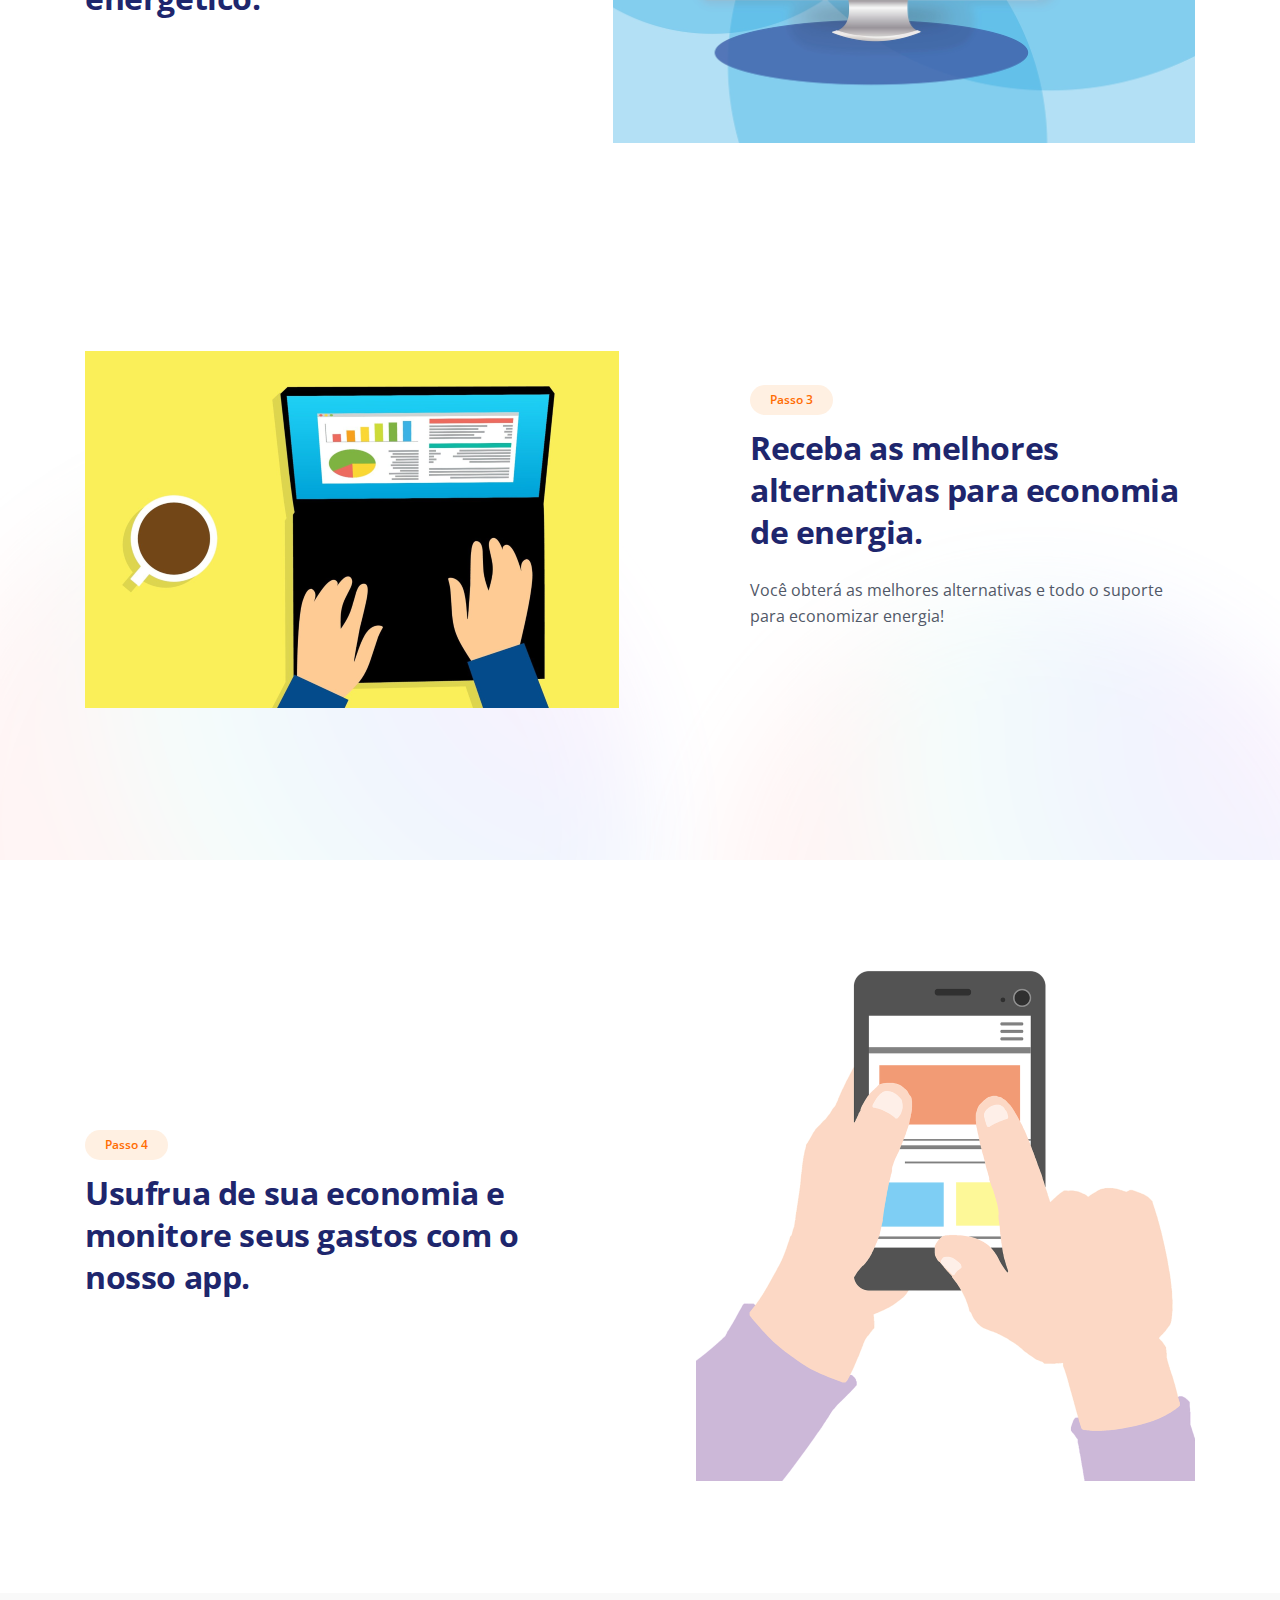
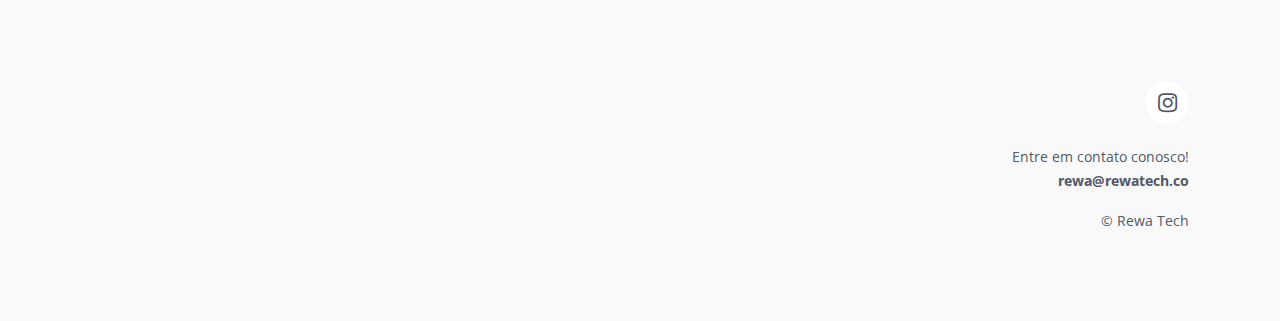
==== commit a27ad2d2: "Correções Layout" ====
--- a/index.html
+++ b/index.html
@@ -81,7 +81,7 @@
     <header id="header" class="header">
         <div class="container">
             <div class="row">
-                <div class="col-lg-5">
+                <div class="col-lg-5 no-margin-top">
                     <div class="text-container">
                         <h1 class="h1-large">Encontre as melhores alternativas para reduzir sua conta de luz.</h1>
                         <p class="p-large">Precisando economizar e não sabe como? Com o uso de tecnologia lhe apresentamos as melhores soluções.</p>
--- a/css/styles.css
+++ b/css/styles.css
@@ -176,6 +176,7 @@
 	font-weight: 600;
 	font-size: 0.75rem;
 	line-height: 1.125rem;
+  width: fit-content;
 }
 
 .btn-solid-reg {
@@ -607,7 +608,7 @@
 /*****************/
 .header {
 	padding-top: 7rem;
-	padding-bottom: 2.5rem;
+	padding-bottom: 5rem;
 	background: url('../images/header-background.png') center center no-repeat;
 	background-size: cover;
 	text-align: center;
@@ -615,6 +616,9 @@
 
 .header .text-container {
 	margin-bottom: 4rem;
+  display: flex;
+  flex-direction: column;
+  align-items: center;
 }
 
 .header .h1-large {
@@ -626,8 +630,17 @@
 }
 
 .header .btn-solid-lg {
-	margin-right: 0.5rem;
+  display: flex;
+  justify-content: center;
 	margin-bottom: 0.75rem;
+  min-width: 250px;
+}
+
+.header .btn-outline-lg {
+  display: flex;
+  justify-content: center;
+	margin-bottom: 0.75rem;
+  min-width: 250px;
 }
 
 
@@ -673,6 +686,17 @@
 
 .basic-1 p {
 	margin-bottom: 1.875rem;
+}
+
+.col-lg-5  {
+  display: flex;
+  align-items: column;
+}
+
+#intro-basic-1 .col-lg-5  {
+  border: 1px solid green;
+  display: flex;
+  align-items: column;
 }
 
 
@@ -785,6 +809,10 @@
 	padding: 3rem 1rem;
 	background-color: #ffffff;
 	text-align: left;
+}
+
+.col-lg-7 .image-container {
+  margin-top: 1rem;
 }
 
 .lightbox-basic .image-container {
@@ -893,7 +921,9 @@
 }
 
 .basic-3 .text-container {
-	margin-bottom: 3.75rem;
+  display: flex;
+  flex-direction: column;
+  justify-content: center;
 }
 
 .basic-3 h2 {
@@ -1207,10 +1237,9 @@
 
 	/* Header */
 	.header .btn-solid-lg {
-		margin-bottom: 0;
+		margin-bottom: 15px;
 	}
 	/* end of header */
-
 
 	/* Newsletter */
 	.form-1 .form-group {
@@ -1223,6 +1252,15 @@
 		width: 20rem;
 		border-top-right-radius: 0;
 		border-bottom-right-radius: 0;
+	}
+
+  .basic-3 .container .row {
+    display: flex;
+    flex-direction: column-reverse;
+  }
+
+  .basic-3 .image-container {
+		margin-bottom: 2rem;
 	}
 
 	.form-1 .form-control-submit-button {
@@ -1252,6 +1290,11 @@
 		margin-right: auto;
 		margin-left: auto;
 	}
+
+  .basic-3 .container .row {
+    display: flex;
+    flex-direction: row;   
+  }
 
 	.p-heading {
 		width: 34rem;
@@ -1323,12 +1366,14 @@
 	/* Header */
 	.header {
 		padding-top: 10rem;
-		padding-bottom: 7rem;
+		padding-bottom: 4rem;
 		text-align: left;
 	}
 
 	.header .text-container {
-		margin-top: 3.5rem;
+    margin: 0 0 0.5rem 0 ;
+    display: flex;
+    flex-direction: column;
 	}
 	/* end of header */
 
@@ -1346,7 +1391,7 @@
 	}
 
 	.basic-1 .text-container {
-		margin-top: 3rem;
+
 	}
 	/* end of introduction */
 
@@ -1371,7 +1416,7 @@
 	}
 
 	.basic-2 .text-container {
-		margin-top: 3.75rem;
+
 	}
 
 	.basic-2 h2 {
@@ -1391,21 +1436,15 @@
 	}
 	/* end of details lightbox */
 
-
-	/* Details 2 */
-	.basic-3 .text-container {
-		margin-bottom: 0;
-	}
-	/* end of details 2 */
-
-
 	/* Details 3 */
 	.basic-4 .image-container {
 		margin-bottom: 0;
 	}
 
 	.basic-4 .text-container {
-		margin-top: 3.5rem;
+    display: flex;
+    flex-direction: column;
+    justify-content: center;
 	}
 	/* end of details 3 */
 
@@ -1511,11 +1550,11 @@
 	.header {
 		overflow-x: hidden;
 		padding-top: 10.75rem;
-		padding-bottom: 13rem;
+		padding-bottom: 5rem;
 	}
 
 	.header .text-container {
-		margin-top: 6.5rem;
+
 	}
 
 	.header img {
@@ -1527,7 +1566,9 @@
 
 	/* Introduction */
 	.basic-1 .text-container {
-		margin-top: 5rem;
+    display: flex;
+    flex-direction: column;
+    justify-content: center;
 	}
 	/* end of introduction */
 
@@ -1550,7 +1591,7 @@
 	}
 
 	.basic-2 .text-container {
-		margin-top: 6.5rem;
+
 	}
 	/* end of details 1 */
 
@@ -1568,14 +1609,18 @@
 	}
 
 	.basic-3 .text-container {
-		margin-top: 4rem;
+    display: flex;
+    flex-direction: column;
+    justify-content: center;
 	}
 	/* end of details 2 */
 
 
 	/* Details 3 */
 	.basic-4 .text-container {
-		margin-top: 6rem;
+    display: flex;
+    flex-direction: column;
+    justify-content: center;
 	}
 	/* end of details 3 */
 
